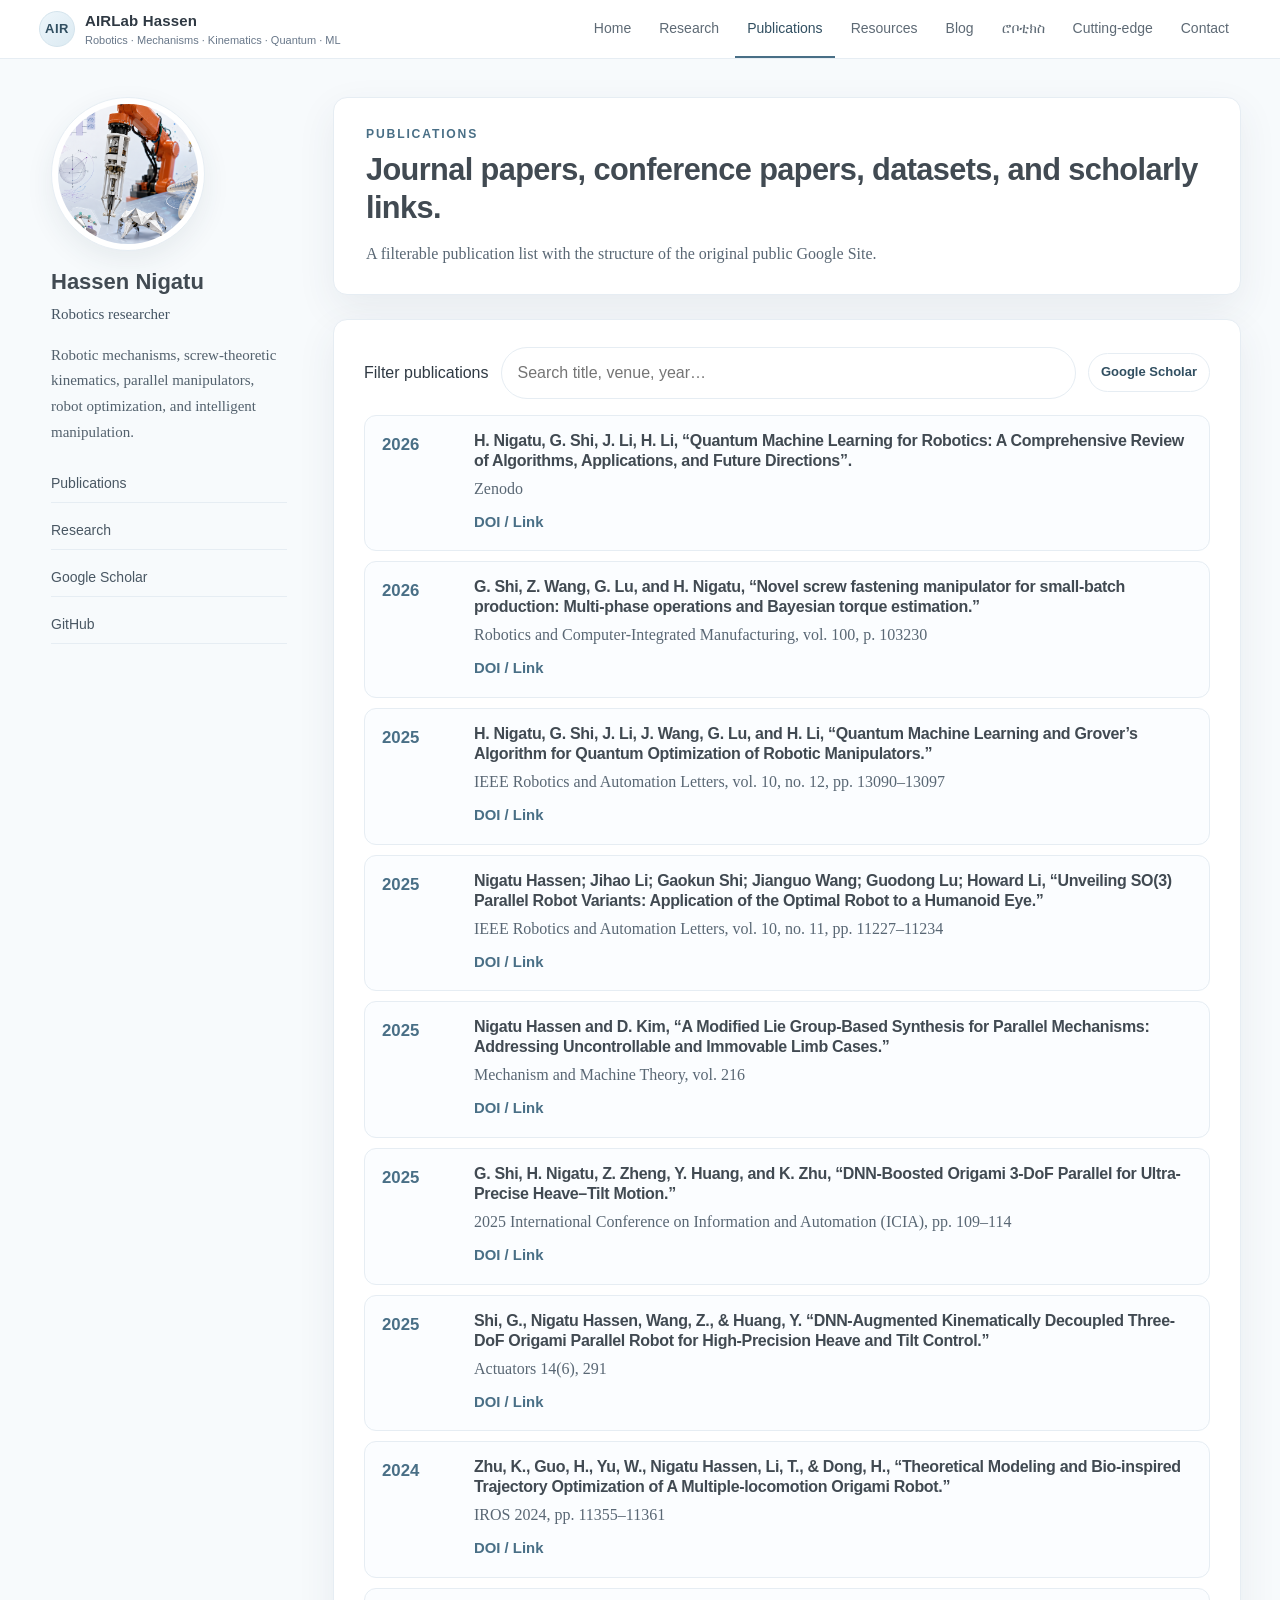
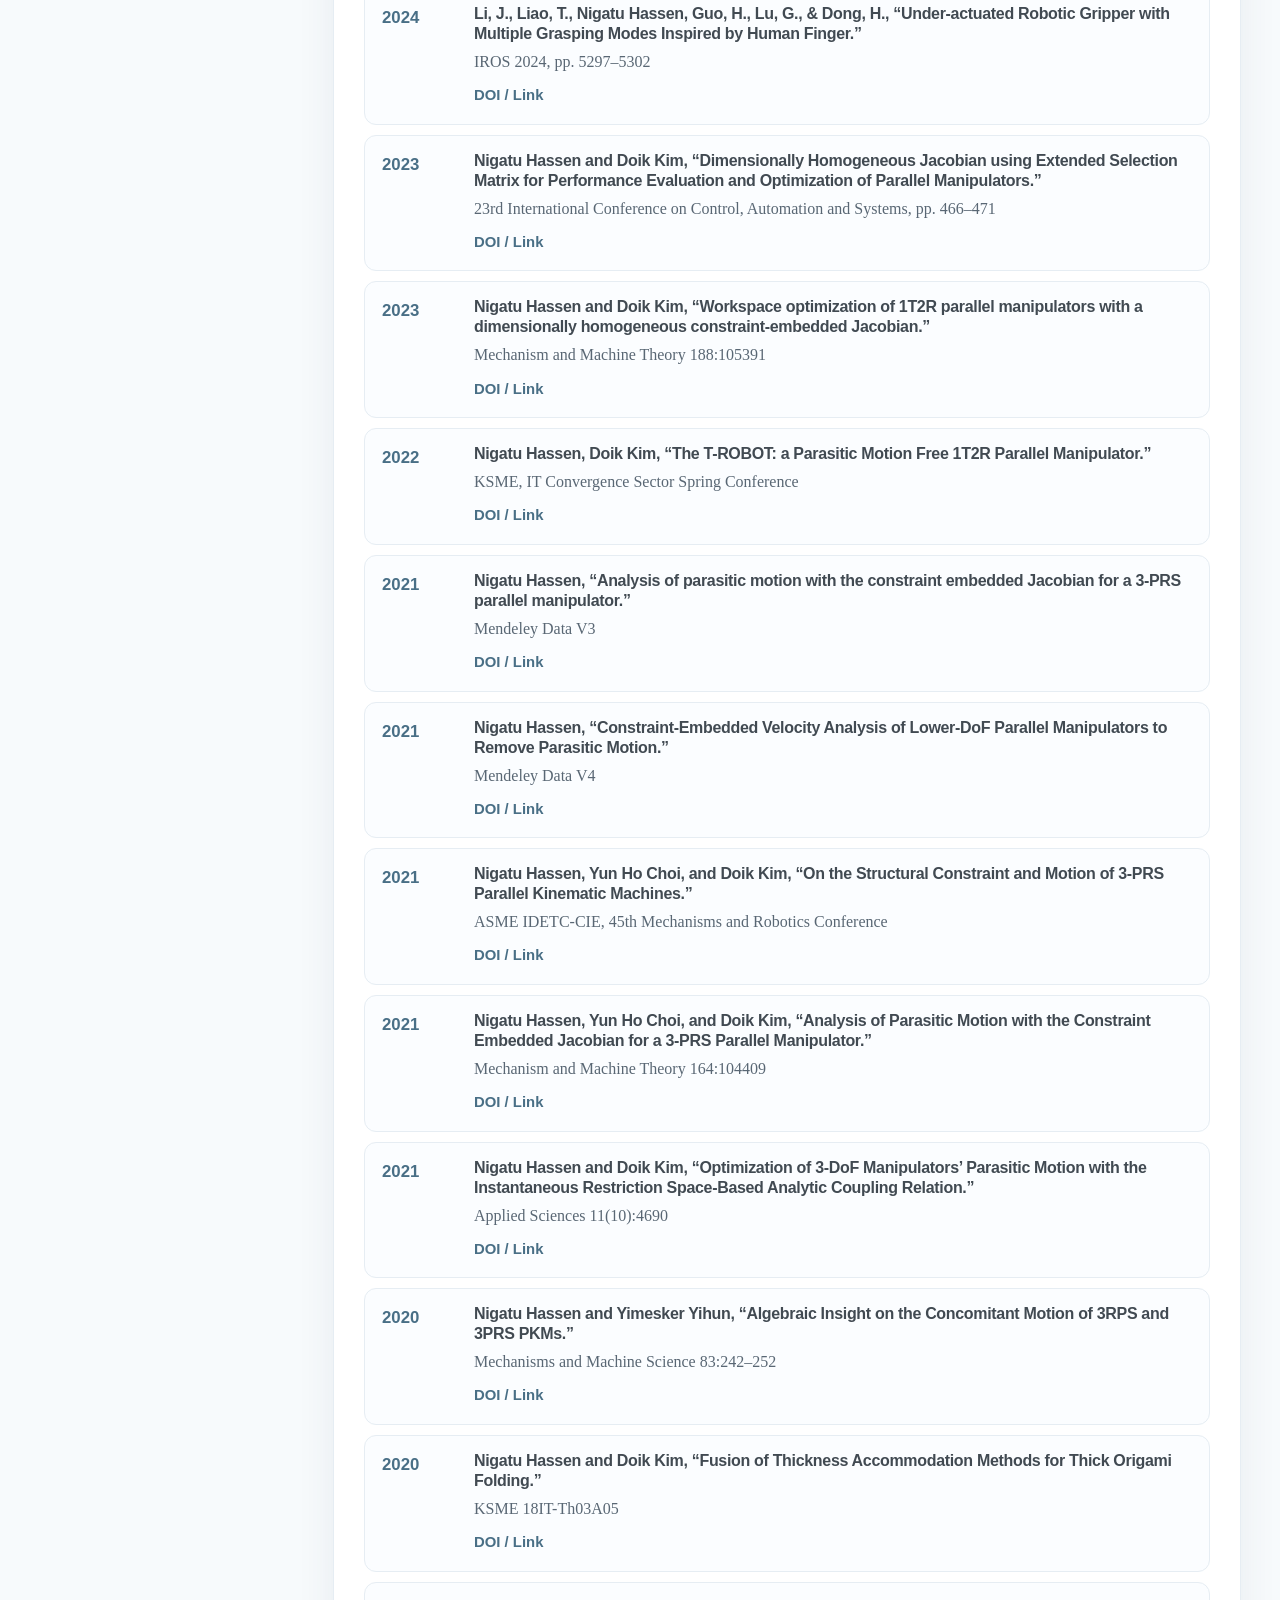
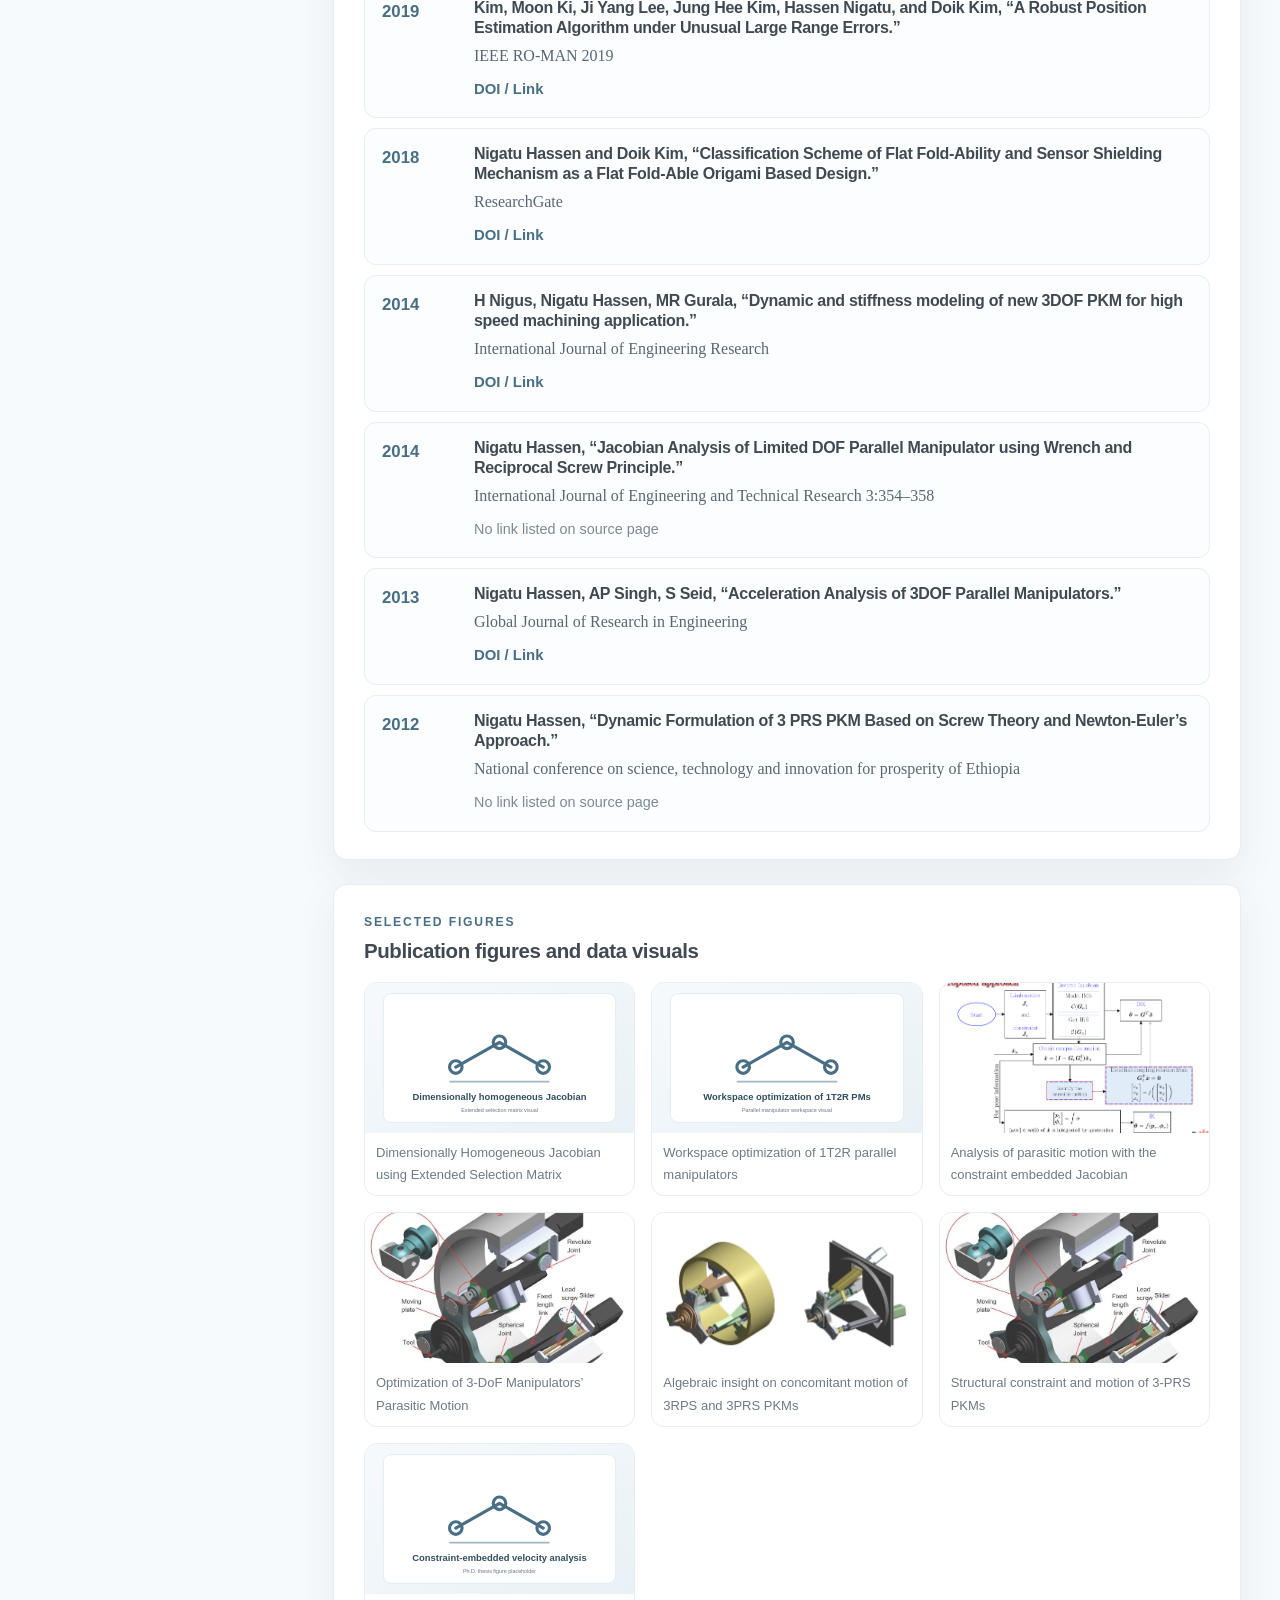
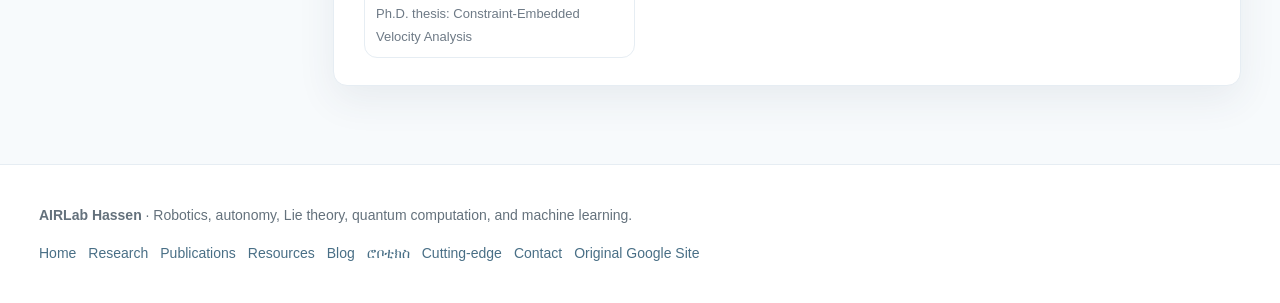
==== publications.html @ d72f17b6 "Add files via upload" ====
<!doctype html>

<html lang="en">
<head>
<meta charset="utf-8"/>
<meta content="width=device-width,initial-scale=1" name="viewport"/>
<title>Publications · AIRLab Hassen</title>
<meta content="Publication list, selected robotics figures, and academic links for Hassen Nigatu and AIRLab Hassen." name="description"/><meta content="#f7fafc" name="theme-color"/><meta content="AIRLab Hassen" property="og:site_name"/><meta content="Publications · AIRLab Hassen" property="og:title"/><meta content="Publication list, selected robotics figures, and academic links for Hassen Nigatu and AIRLab Hassen." property="og:description"/><meta content="website" property="og:type"/><meta content="https://airlabhassen.github.io/publications.html" property="og:url"/><meta content="https://airlabhassen.github.io/assets/img/futuristic-robotics-ai-lab-scene.png" property="og:image"/><meta content="summary_large_image" name="twitter:card"/><meta content="Publications · AIRLab Hassen" name="twitter:title"/><meta content="Publication list, selected robotics figures, and academic links for Hassen Nigatu and AIRLab Hassen." name="twitter:description"/><meta content="https://airlabhassen.github.io/assets/img/futuristic-robotics-ai-lab-scene.png" name="twitter:image"/><link href="https://airlabhassen.github.io/publications.html" rel="canonical"/><link href="/assets/img/favicon.svg" rel="icon" type="image/svg+xml"/><link href="/site.webmanifest" rel="manifest"/><link href="/assets/css/styles.css" rel="stylesheet"/></head>
<body class="">
<a class="skip-link" href="#main">Skip to main content</a>
<header class="topbar" data-header="">
<div class="topbar-inner">
<a aria-label="AIRLab Hassen home" class="site-title" href="/">
<span aria-hidden="true" class="site-mark">AIR</span>
<span><strong>AIRLab Hassen</strong><small>Robotics · Mechanisms · Kinematics · Quantum · ML</small></span>
</a>
<button aria-controls="site-nav" aria-expanded="false" class="nav-toggle" type="button">Menu</button>
<nav aria-label="Primary navigation" class="site-nav" id="site-nav">
<a href="/">Home</a>
<a href="/research.html">Research</a>
<a aria-current="page" href="/publications.html">Publications</a>
<a href="/resources.html">Resources</a>
<a href="/blog.html">Blog</a>
<a href="/robotics-amharic.html">ሮቦቲክስ</a>
<a href="/cutting-edge.html">Cutting-edge</a>
<a href="/contact.html">Contact</a>
</nav>
</div>
</header>
<div class="page-shell">
<aside aria-label="Profile summary" class="profile-sidebar">
<div class="profile-card">
<div class="avatar-wrap"><img alt="Robotics research visual from original Google Site" class="profile-avatar" data-asset-dir="/assets/img" decoding="async" height="941" loading="lazy" src="/assets/img/futuristic-robotics-ai-lab-scene.png" width="1672"/></div>
<h2>Hassen Nigatu</h2>
<p class="sidebar-subtitle">Robotics researcher</p>
<p class="sidebar-note">Robotic mechanisms, screw-theoretic kinematics, parallel manipulators, robot optimization, and intelligent manipulation.</p>
<div class="sidebar-links">
<a href="/publications.html">Publications</a>
<a href="/research.html">Research</a>
<a href="https://scholar.google.com/citations?hl=en&amp;user=d44IAP0AAAAJ" rel="noopener noreferrer" target="_blank">Google Scholar</a>
<a href="https://github.com/hassity123" rel="noopener noreferrer" target="_blank">GitHub</a>
</div>
</div>
</aside>
<main class="content-area" id="main">
<section class="page-hero"><p class="eyebrow">Publications</p><h1>Journal papers, conference papers, datasets, and scholarly links.</h1><p>A filterable publication list with the structure of the original public Google Site.</p></section>
<section class="section-block">
<div class="toolbar"><label for="pub-filter">Filter publications</label><input class="filter-input" data-filter="#publication-list .publication-item" id="pub-filter" placeholder="Search title, venue, year…" type="search"/><a class="button secondary small" href="https://scholar.google.com/citations?hl=en&amp;user=d44IAP0AAAAJ" rel="noopener noreferrer" target="_blank">Google Scholar</a></div>
<div class="publication-list" id="publication-list">
<article class="publication-item" data-year="2026">
<div class="pub-year">2026</div>
<div><h3>H. Nigatu, G. Shi, J. Li, H. Li, “Quantum Machine Learning for Robotics: A Comprehensive Review of Algorithms, Applications, and Future Directions”.</h3><p>Zenodo</p><a class="text-link" href="https://doi.org/10.5281/zenodo.15733398" rel="noopener noreferrer" target="_blank">DOI / Link</a></div>
</article>
<article class="publication-item" data-year="2026">
<div class="pub-year">2026</div>
<div><h3>G. Shi, Z. Wang, G. Lu, and H. Nigatu, “Novel screw fastening manipulator for small-batch production: Multi-phase operations and Bayesian torque estimation.”</h3><p>Robotics and Computer-Integrated Manufacturing, vol. 100, p. 103230</p><a class="text-link" href="https://doi.org/10.1016/j.rcim.2026.103230" rel="noopener noreferrer" target="_blank">DOI / Link</a></div>
</article>
<article class="publication-item" data-year="2025">
<div class="pub-year">2025</div>
<div><h3>H. Nigatu, G. Shi, J. Li, J. Wang, G. Lu, and H. Li, “Quantum Machine Learning and Grover’s Algorithm for Quantum Optimization of Robotic Manipulators.”</h3><p>IEEE Robotics and Automation Letters, vol. 10, no. 12, pp. 13090–13097</p><a class="text-link" href="https://ieeexplore.ieee.org/document/11223101/" rel="noopener noreferrer" target="_blank">DOI / Link</a></div>
</article>
<article class="publication-item" data-year="2025">
<div class="pub-year">2025</div>
<div><h3>Nigatu Hassen; Jihao Li; Gaokun Shi; Jianguo Wang; Guodong Lu; Howard Li, “Unveiling SO(3) Parallel Robot Variants: Application of the Optimal Robot to a Humanoid Eye.”</h3><p>IEEE Robotics and Automation Letters, vol. 10, no. 11, pp. 11227–11234</p><a class="text-link" href="https://ieeexplore.ieee.org/document/11151208" rel="noopener noreferrer" target="_blank">DOI / Link</a></div>
</article>
<article class="publication-item" data-year="2025">
<div class="pub-year">2025</div>
<div><h3>Nigatu Hassen and D. Kim, “A Modified Lie Group-Based Synthesis for Parallel Mechanisms: Addressing Uncontrollable and Immovable Limb Cases.”</h3><p>Mechanism and Machine Theory, vol. 216</p><a class="text-link" href="https://doi.org/10.1016/j.mechmachtheory.2025.106183" rel="noopener noreferrer" target="_blank">DOI / Link</a></div>
</article>
<article class="publication-item" data-year="2025">
<div class="pub-year">2025</div>
<div><h3>G. Shi, H. Nigatu, Z. Zheng, Y. Huang, and K. Zhu, “DNN-Boosted Origami 3-DoF Parallel for Ultra-Precise Heave–Tilt Motion.”</h3><p>2025 International Conference on Information and Automation (ICIA), pp. 109–114</p><a class="text-link" href="https://ieeexplore.ieee.org/document/11277560" rel="noopener noreferrer" target="_blank">DOI / Link</a></div>
</article>
<article class="publication-item" data-year="2025">
<div class="pub-year">2025</div>
<div><h3>Shi, G., Nigatu Hassen, Wang, Z., &amp; Huang, Y. “DNN-Augmented Kinematically Decoupled Three-DoF Origami Parallel Robot for High-Precision Heave and Tilt Control.”</h3><p>Actuators 14(6), 291</p><a class="text-link" href="https://doi.org/10.3390/act14060291" rel="noopener noreferrer" target="_blank">DOI / Link</a></div>
</article>
<article class="publication-item" data-year="2024">
<div class="pub-year">2024</div>
<div><h3>Zhu, K., Guo, H., Yu, W., Nigatu Hassen, Li, T., &amp; Dong, H., “Theoretical Modeling and Bio-inspired Trajectory Optimization of A Multiple-locomotion Origami Robot.”</h3><p>IROS 2024, pp. 11355–11361</p><a class="text-link" href="https://ieeexplore.ieee.org/document/10801958" rel="noopener noreferrer" target="_blank">DOI / Link</a></div>
</article>
<article class="publication-item" data-year="2024">
<div class="pub-year">2024</div>
<div><h3>Li, J., Liao, T., Nigatu Hassen, Guo, H., Lu, G., &amp; Dong, H., “Under-actuated Robotic Gripper with Multiple Grasping Modes Inspired by Human Finger.”</h3><p>IROS 2024, pp. 5297–5302</p><a class="text-link" href="https://ieeexplore.ieee.org/document/10802532" rel="noopener noreferrer" target="_blank">DOI / Link</a></div>
</article>
<article class="publication-item" data-year="2023">
<div class="pub-year">2023</div>
<div><h3>Nigatu Hassen and Doik Kim, “Dimensionally Homogeneous Jacobian using Extended Selection Matrix for Performance Evaluation and Optimization of Parallel Manipulators.”</h3><p>23rd International Conference on Control, Automation and Systems, pp. 466–471</p><a class="text-link" href="https://ieeexplore.ieee.org/document/10316751" rel="noopener noreferrer" target="_blank">DOI / Link</a></div>
</article>
<article class="publication-item" data-year="2023">
<div class="pub-year">2023</div>
<div><h3>Nigatu Hassen and Doik Kim, “Workspace optimization of 1T2R parallel manipulators with a dimensionally homogeneous constraint-embedded Jacobian.”</h3><p>Mechanism and Machine Theory 188:105391</p><a class="text-link" href="https://doi.org/10.1016/j.mechmachtheory.2023.105391" rel="noopener noreferrer" target="_blank">DOI / Link</a></div>
</article>
<article class="publication-item" data-year="2022">
<div class="pub-year">2022</div>
<div><h3>Nigatu Hassen, Doik Kim, “The T-ROBOT: a Parasitic Motion Free 1T2R Parallel Manipulator.”</h3><p>KSME, IT Convergence Sector Spring Conference</p><a class="text-link" href="https://ksme.or.kr/UploadData/Editor/Conference/202205/7B9F8A3285D5463880147196951C334C.pdf" rel="noopener noreferrer" target="_blank">DOI / Link</a></div>
</article>
<article class="publication-item" data-year="2021">
<div class="pub-year">2021</div>
<div><h3>Nigatu Hassen, “Analysis of parasitic motion with the constraint embedded Jacobian for a 3-PRS parallel manipulator.”</h3><p>Mendeley Data V3</p><a class="text-link" href="https://data.mendeley.com/datasets/6krfj675cs/3" rel="noopener noreferrer" target="_blank">DOI / Link</a></div>
</article>
<article class="publication-item" data-year="2021">
<div class="pub-year">2021</div>
<div><h3>Nigatu Hassen, “Constraint-Embedded Velocity Analysis of Lower-DoF Parallel Manipulators to Remove Parasitic Motion.”</h3><p>Mendeley Data V4</p><a class="text-link" href="https://data.mendeley.com/datasets/pw4dtc2v8r/4" rel="noopener noreferrer" target="_blank">DOI / Link</a></div>
</article>
<article class="publication-item" data-year="2021">
<div class="pub-year">2021</div>
<div><h3>Nigatu Hassen, Yun Ho Choi, and Doik Kim, “On the Structural Constraint and Motion of 3-PRS Parallel Kinematic Machines.”</h3><p>ASME IDETC-CIE, 45th Mechanisms and Robotics Conference</p><a class="text-link" href="https://doi.org/10.1115/DETC2021-70160" rel="noopener noreferrer" target="_blank">DOI / Link</a></div>
</article>
<article class="publication-item" data-year="2021">
<div class="pub-year">2021</div>
<div><h3>Nigatu Hassen, Yun Ho Choi, and Doik Kim, “Analysis of Parasitic Motion with the Constraint Embedded Jacobian for a 3-PRS Parallel Manipulator.”</h3><p>Mechanism and Machine Theory 164:104409</p><a class="text-link" href="https://doi.org/10.1016/j.mechmachtheory.2021.104409" rel="noopener noreferrer" target="_blank">DOI / Link</a></div>
</article>
<article class="publication-item" data-year="2021">
<div class="pub-year">2021</div>
<div><h3>Nigatu Hassen and Doik Kim, “Optimization of 3-DoF Manipulators’ Parasitic Motion with the Instantaneous Restriction Space-Based Analytic Coupling Relation.”</h3><p>Applied Sciences 11(10):4690</p><a class="text-link" href="https://doi.org/10.3390/app11104690" rel="noopener noreferrer" target="_blank">DOI / Link</a></div>
</article>
<article class="publication-item" data-year="2020">
<div class="pub-year">2020</div>
<div><h3>Nigatu Hassen and Yimesker Yihun, “Algebraic Insight on the Concomitant Motion of 3RPS and 3PRS PKMs.”</h3><p>Mechanisms and Machine Science 83:242–252</p><a class="text-link" href="https://doi.org/10.1007/978-3-030-43929-3_22" rel="noopener noreferrer" target="_blank">DOI / Link</a></div>
</article>
<article class="publication-item" data-year="2020">
<div class="pub-year">2020</div>
<div><h3>Nigatu Hassen and Doik Kim, “Fusion of Thickness Accommodation Methods for Thick Origami Folding.”</h3><p>KSME 18IT-Th03A05</p><a class="text-link" href="https://doi.org/10.13140/RG.2.2.32152.52484" rel="noopener noreferrer" target="_blank">DOI / Link</a></div>
</article>
<article class="publication-item" data-year="2019">
<div class="pub-year">2019</div>
<div><h3>Kim, Moon Ki, Ji Yang Lee, Jung Hee Kim, Hassen Nigatu, and Doik Kim, “A Robust Position Estimation Algorithm under Unusual Large Range Errors.”</h3><p>IEEE RO-MAN 2019</p><a class="text-link" href="https://doi.org/10.1109/RO-MAN46459.2019.8956398" rel="noopener noreferrer" target="_blank">DOI / Link</a></div>
</article>
<article class="publication-item" data-year="2018">
<div class="pub-year">2018</div>
<div><h3>Nigatu Hassen and Doik Kim, “Classification Scheme of Flat Fold-Ability and Sensor Shielding Mechanism as a Flat Fold-Able Origami Based Design.”</h3><p>ResearchGate</p><a class="text-link" href="https://www.researchgate.net/publication/351919386_CLASSIFICATION_SCHEME_OF_FLAT_FOLD-ABILITY_AND_SENSOR_SHIELDING_MECHANISM_AS_A_FLAT_FOLD-ABLE_ORIGAMI_BASED_DESIGN" rel="noopener noreferrer" target="_blank">DOI / Link</a></div>
</article>
<article class="publication-item" data-year="2014">
<div class="pub-year">2014</div>
<div><h3>H Nigus, Nigatu Hassen, MR Gurala, “Dynamic and stiffness modeling of new 3DOF PKM for high speed machining application.”</h3><p>International Journal of Engineering Research</p><a class="text-link" href="https://scholar.google.com/scholar?btnI=1&amp;cluster=7272587842755575087&amp;hl=en&amp;oi=bibs" rel="noopener noreferrer" target="_blank">DOI / Link</a></div>
</article>
<article class="publication-item" data-year="2014">
<div class="pub-year">2014</div>
<div><h3>Nigatu Hassen, “Jacobian Analysis of Limited DOF Parallel Manipulator using Wrench and Reciprocal Screw Principle.”</h3><p>International Journal of Engineering and Technical Research 3:354–358</p><span class="muted-link">No link listed on source page</span></div>
</article>
<article class="publication-item" data-year="2013">
<div class="pub-year">2013</div>
<div><h3>Nigatu Hassen, AP Singh, S Seid, “Acceleration Analysis of 3DOF Parallel Manipulators.”</h3><p>Global Journal of Research in Engineering</p><a class="text-link" href="https://scholar.google.com/scholar?cluster=16120668600588858845" rel="noopener noreferrer" target="_blank">DOI / Link</a></div>
</article>
<article class="publication-item" data-year="2012">
<div class="pub-year">2012</div>
<div><h3>Nigatu Hassen, “Dynamic Formulation of 3 PRS PKM Based on Screw Theory and Newton-Euler’s Approach.”</h3><p>National conference on science, technology and innovation for prosperity of Ethiopia</p><span class="muted-link">No link listed on source page</span></div>
</article></div>
</section>
<section class="section-block"><div class="section-heading"><p class="eyebrow">Selected figures</p><h2>Publication figures and data visuals</h2></div><div class="figure-row three"><figure><img alt="Dimensionally Homogeneous Jacobian using Extended Selection Matrix" data-asset-dir="/assets/img" decoding="async" height="720" loading="lazy" src="/assets/img/dimensionally-homogeneous-jacobian.svg" width="1200"/><figcaption>Dimensionally Homogeneous Jacobian using Extended Selection Matrix</figcaption></figure><figure><img alt="Workspace optimization of 1T2R parallel manipulators" data-asset-dir="/assets/img" decoding="async" height="720" loading="lazy" src="/assets/img/workspace-optimization-1t2r.svg" width="1200"/><figcaption>Workspace optimization of 1T2R parallel manipulators</figcaption></figure><figure><img alt="Analysis of parasitic motion with the constraint embedded Jacobian" data-asset-dir="/assets/img" decoding="async" height="720" loading="lazy" src="/assets/img/constraint-embedded-parasitic-motion-analysis-workflow.png" width="1194"/><figcaption>Analysis of parasitic motion with the constraint embedded Jacobian</figcaption></figure><figure><img alt="Optimization of 3-DoF Manipulators’ Parasitic Motion" data-asset-dir="/assets/img" decoding="async" height="504" loading="lazy" src="/assets/img/3prs-pkm-sprint-z3.png" width="704"/><figcaption>Optimization of 3-DoF Manipulators’ Parasitic Motion</figcaption></figure><figure><img alt="Algebraic insight on concomitant motion of 3RPS and 3PRS PKMs" data-asset-dir="/assets/img" decoding="async" height="616" loading="lazy" src="/assets/img/parallel-kinematic-machines-3prs-3rps.png" width="1082"/><figcaption>Algebraic insight on concomitant motion of 3RPS and 3PRS PKMs</figcaption></figure><figure><img alt="Structural constraint and motion of 3-PRS PKMs" data-asset-dir="/assets/img" decoding="async" height="504" loading="lazy" src="/assets/img/3prs-pkm-sprint-z3.png" width="704"/><figcaption>Structural constraint and motion of 3-PRS PKMs</figcaption></figure><figure><img alt="Ph.D. thesis: Constraint-Embedded Velocity Analysis" data-asset-dir="/assets/img" decoding="async" height="720" loading="lazy" src="/assets/img/phd-thesis-constraint-embedded-velocity-analysis.svg" width="1200"/><figcaption>Ph.D. thesis: Constraint-Embedded Velocity Analysis</figcaption></figure></div></section>
</main>
</div>
<footer class="site-footer">
<div class="footer-inner">
<p><strong>AIRLab Hassen</strong> · Robotics, autonomy, Lie theory, quantum computation, and machine learning.</p>
<p class="footer-links"><a href="/">Home</a><a href="/research.html">Research</a><a href="/publications.html">Publications</a><a href="/resources.html">Resources</a><a href="/blog.html">Blog</a><a href="/robotics-amharic.html">ሮቦቲክስ</a><a href="/cutting-edge.html">Cutting-edge</a><a href="/contact.html">Contact</a><a href="https://sites.google.com/site/hassennrobotics/home?read_current=1" rel="noopener noreferrer" target="_blank">Original Google Site</a></p>
</div>
</footer>
<button aria-label="Back to top" class="back-to-top" data-back-to-top="" type="button">↑</button>
<script defer="" src="/assets/js/site.js"></script>
</body>
</html>
---- assets/css/styles.css ----
:root{
  --bg:#f7fafc; --panel:#ffffff; --panel-soft:#fbfdff; --text:#2f3943; --muted:#687789;
  --line:#e6edf3; --accent:#496f86; --accent-dark:#314f61; --accent-soft:#e8f1f6;
  --shadow:0 14px 38px rgba(45,66,86,.08); --radius:14px; --max:1250px;
  --content-font: Georgia, "Times New Roman", serif; --ui-font: -apple-system,BlinkMacSystemFont,"Segoe UI",Roboto,Helvetica,Arial,sans-serif;
}
*{box-sizing:border-box} html{scroll-behavior:smooth} body{margin:0;background:var(--bg);color:var(--text);font-family:var(--content-font);font-size:16px;line-height:1.72;-webkit-font-smoothing:antialiased} a{color:var(--accent);text-decoration:none} a:hover{text-decoration:underline} img{max-width:100%;display:block} .skip-link{position:absolute;left:-999px;top:8px;background:#fff;padding:.55rem .8rem;border:1px solid var(--line);z-index:999}.skip-link:focus{left:8px}
.topbar{position:sticky;top:0;z-index:50;background:rgba(255,255,255,.94);backdrop-filter:saturate(130%) blur(10px);border-bottom:1px solid var(--line)}.topbar-inner{max-width:var(--max);margin:0 auto;padding:0 24px;min-height:58px;display:flex;align-items:center;gap:22px}.site-title{display:flex;align-items:center;gap:10px;min-width:245px;color:var(--text);font-family:var(--ui-font)}.site-title:hover{text-decoration:none}.site-title strong{display:block;font-size:15px;letter-spacing:.01em}.site-title small{display:block;font-size:11px;color:var(--muted);margin-top:-2px}.site-mark{width:36px;height:36px;border-radius:50%;display:grid;place-items:center;background:linear-gradient(135deg,#eef6fb,#dbeaf2);border:1px solid #d3e3ec;color:var(--accent-dark);font-weight:700;font-size:13px;letter-spacing:.04em}.site-nav{display:flex;align-items:center;gap:4px;flex-wrap:wrap;margin-left:auto}.site-nav a{font-family:var(--ui-font);font-size:14px;color:#5e6a75;padding:16px 12px;border-bottom:2px solid transparent}.site-nav a[aria-current="page"],.site-nav a:hover{color:var(--accent-dark);border-bottom-color:var(--accent);text-decoration:none}.nav-toggle{display:none;margin-left:auto;border:1px solid var(--line);background:#fff;border-radius:999px;padding:.45rem .75rem;color:var(--text);font-family:var(--ui-font)}
.page-shell{max-width:var(--max);margin:0 auto;display:grid;grid-template-columns:260px minmax(0,1fr);gap:34px;padding:38px 24px 54px}.profile-sidebar{position:relative}.profile-card{position:sticky;top:86px;background:transparent;padding:0 12px 18px;text-align:left}.avatar-wrap{width:154px;height:154px;border-radius:50%;padding:6px;background:#fff;border:1px solid var(--line);box-shadow:0 10px 28px rgba(36,59,75,.08);margin:0 0 18px}.profile-avatar{width:100%;height:100%;object-fit:cover;border-radius:50%}.profile-card h2{font-family:var(--ui-font);font-size:22px;line-height:1.2;margin:0 0 7px;color:#414a52}.sidebar-subtitle{font-size:15px;margin:.1rem 0 .9rem;color:#445462}.sidebar-note{font-size:15px;color:#53616d;margin:0 0 18px}.sidebar-links{display:grid;gap:8px}.sidebar-links a{font-family:var(--ui-font);font-size:14px;color:#495763;padding:7px 0;border-bottom:1px solid var(--line)}.sidebar-links a:hover{color:var(--accent-dark);text-decoration:none}.content-area{min-width:0}.content-area h1,.content-area h2,.content-area h3{font-family:var(--ui-font);letter-spacing:-.02em;color:#414a52;line-height:1.25}.content-area h1{font-size:clamp(1.55rem,2.4vw,2.15rem);margin:.15rem 0 .8rem}.content-area h2{font-size:clamp(1.25rem,1.6vw,1.55rem);margin:.2rem 0 .7rem}.content-area h3{font-size:1.03rem;margin:.2rem 0 .45rem}.lead{font-size:1.05rem;color:#596774;max-width:760px}.eyebrow{font-family:var(--ui-font);font-size:.76rem;text-transform:uppercase;letter-spacing:.15em;color:var(--accent);font-weight:700;margin:0 0 .35rem}.page-hero,.home-intro,.section-block{background:var(--panel);border:1px solid var(--line);border-radius:var(--radius);box-shadow:var(--shadow)}.page-hero{padding:26px 32px;margin-bottom:24px}.page-hero p:not(.eyebrow){max-width:800px;margin:.4rem 0 0;color:#596774}.home-intro{display:grid;grid-template-columns:minmax(0,1.08fr) minmax(280px,.92fr);gap:28px;align-items:center;padding:34px 34px;margin-bottom:24px}.home-intro h1{font-size:clamp(1.8rem,3vw,2.45rem);max-width:760px}.hero-figure{margin:0;overflow:hidden;border-radius:13px;background:var(--panel-soft);border:1px solid var(--line)}.hero-figure img{width:100%;height:290px;object-fit:cover}.hero-figure figcaption,.figure-row figcaption,.wide-figure figcaption{font-size:13px;color:#6e7a86;padding:9px 11px;font-family:var(--ui-font)}.action-row{display:flex;gap:10px;flex-wrap:wrap;margin-top:18px}.button{font-family:var(--ui-font);display:inline-flex;align-items:center;justify-content:center;border-radius:999px;padding:.62rem 1rem;font-weight:600;border:1px solid var(--line);transition:.18s ease}.button:hover{text-decoration:none;transform:translateY(-1px)}.button.primary{background:var(--accent);border-color:var(--accent);color:#fff}.button.secondary{background:#fff;color:var(--accent-dark)}.button.small{padding:.45rem .75rem;font-size:13px}.section-block{padding:27px 30px;margin-bottom:24px}.compact-block{padding:23px 28px}.section-heading{margin-bottom:18px}.tag-cloud{display:flex;gap:8px;flex-wrap:wrap}.tag-cloud span,.pill{display:inline-flex;align-items:center;border-radius:999px;background:var(--accent-soft);color:var(--accent-dark);border:1px solid #d4e5ee;font-family:var(--ui-font);font-size:13px;padding:.38rem .68rem}.pill{font-weight:700;font-size:11px;text-transform:uppercase;letter-spacing:.08em;padding:.26rem .55rem}.news-grid{display:grid;grid-template-columns:repeat(3,minmax(0,1fr));gap:16px}.news-card{background:var(--panel-soft);border:1px solid var(--line);border-radius:13px;overflow:hidden;display:flex;flex-direction:column}.news-card img{height:128px;width:100%;object-fit:cover;background:#edf3f7}.news-card div{padding:15px 16px}.news-card h3{font-size:1rem}.news-card p{font-size:.94rem;margin:.45rem 0 .6rem;color:#596774}.text-link{font-family:var(--ui-font);font-weight:700;font-size:.93rem}.muted-link{font-family:var(--ui-font);font-size:.9rem;color:#7e8994}.figure-row{display:grid;gap:16px}.figure-row.four{grid-template-columns:repeat(4,minmax(0,1fr))}.figure-row.three{grid-template-columns:repeat(3,minmax(0,1fr))}.figure-row figure,.wide-figure{margin:0;border:1px solid var(--line);background:#fff;border-radius:13px;overflow:hidden}.figure-row img{width:100%;height:150px;object-fit:cover}.wide-figure img{width:100%;max-height:470px;object-fit:contain;background:#f7fafc}.split-block{display:grid;grid-template-columns:250px minmax(0,1fr);gap:28px}.service-grid,.cards-two,.contact-grid{display:grid;grid-template-columns:repeat(2,minmax(0,1fr));gap:16px}.service-grid article,.cards-two article,.contact-grid article,.resource-grid article,.article-card,.project-list article{background:var(--panel-soft);border:1px solid var(--line);border-radius:13px;padding:18px 20px}.feature-card{display:grid;grid-template-columns:42% 1fr;gap:24px;align-items:center;background:var(--panel-soft);border:1px solid var(--line);border-radius:14px;padding:20px;margin-bottom:18px}.feature-card.reverse{grid-template-columns:1fr 42%}.feature-card.reverse figure{order:2}.feature-card figure{margin:0;border-radius:12px;overflow:hidden;border:1px solid var(--line);background:#fff}.feature-card img{width:100%;height:245px;object-fit:cover}.clean-list{padding-left:1.15rem;margin:.7rem 0}.project-list{display:grid;gap:14px}.project-list ul{margin:.4rem 0 0;padding-left:1.1rem}.toolbar{display:flex;align-items:center;gap:12px;flex-wrap:wrap;margin-bottom:16px;font-family:var(--ui-font)}.filter-input{min-width:280px;flex:1;border:1px solid var(--line);border-radius:999px;padding:.7rem 1rem;font:inherit;color:var(--text);background:#fff}.publication-list{display:grid;gap:10px}.publication-item{display:grid;grid-template-columns:76px 1fr;gap:16px;background:var(--panel-soft);border:1px solid var(--line);border-radius:12px;padding:15px 17px}.pub-year{font-family:var(--ui-font);font-weight:800;color:var(--accent);font-size:1.05rem}.publication-item h3{font-size:1rem;margin:0 0 .25rem}.publication-item p{margin:.2rem 0 .35rem;color:#596774}.resource-grid{display:grid;grid-template-columns:repeat(2,minmax(0,1fr));gap:16px}.resource-icon{font-family:var(--ui-font);display:inline-grid;place-items:center;width:38px;height:38px;border-radius:12px;background:var(--accent-soft);color:var(--accent-dark);margin-bottom:12px}.link-list{padding-left:1.1rem}.code-block{background:#1f2933;color:#e9eef4;border-radius:12px;padding:18px 20px;overflow:auto;font-size:13px;line-height:1.55}.placeholder-line{font-family:var(--ui-font);letter-spacing:.08em;color:#97a2ad}.site-footer{border-top:1px solid var(--line);background:#fff}.footer-inner{max-width:var(--max);margin:0 auto;padding:24px;color:#64717c;font-family:var(--ui-font);font-size:14px}.footer-links{display:flex;gap:12px;flex-wrap:wrap}.back-to-top{position:fixed;right:18px;bottom:18px;border:1px solid var(--line);background:#fff;color:var(--accent-dark);border-radius:50%;width:42px;height:42px;box-shadow:var(--shadow);opacity:0;pointer-events:none;transition:.2s}.back-to-top.visible{opacity:1;pointer-events:auto}
@media (max-width:1050px){.page-shell{grid-template-columns:1fr}.profile-sidebar{order:-1}.profile-card{position:static;display:grid;grid-template-columns:100px 1fr;column-gap:16px;align-items:center;background:#fff;border:1px solid var(--line);border-radius:14px;padding:16px;box-shadow:var(--shadow)}.avatar-wrap{width:96px;height:96px;margin:0;grid-row:1/5}.sidebar-links{display:flex;flex-wrap:wrap;gap:10px}.sidebar-links a{border:0;padding:0}.home-intro{grid-template-columns:1fr}.news-grid{grid-template-columns:repeat(2,minmax(0,1fr))}.figure-row.four,.figure-row.three{grid-template-columns:repeat(2,minmax(0,1fr))}.split-block,.feature-card,.feature-card.reverse{grid-template-columns:1fr}.feature-card.reverse figure{order:0}.resource-grid{grid-template-columns:1fr}}
@media (max-width:760px){body{font-size:15px}.topbar-inner{padding:0 16px;flex-wrap:wrap}.site-title{min-width:0}.nav-toggle{display:inline-flex}.site-nav{display:none;width:100%;padding:0 0 12px}.site-nav.open{display:grid;grid-template-columns:repeat(2,minmax(0,1fr));gap:2px}.site-nav a{padding:10px 8px;border:1px solid var(--line);border-radius:10px;background:#fff}.page-shell{padding:24px 14px 40px}.home-intro,.section-block,.page-hero{padding:22px 18px}.news-grid,.figure-row.four,.figure-row.three,.service-grid,.cards-two,.contact-grid{grid-template-columns:1fr}.profile-card{grid-template-columns:72px 1fr}.avatar-wrap{width:72px;height:72px}.publication-item{grid-template-columns:1fr}.pub-year{font-size:.9rem}.hero-figure img{height:210px}.feature-card img{height:200px}.filter-input{min-width:100%}}
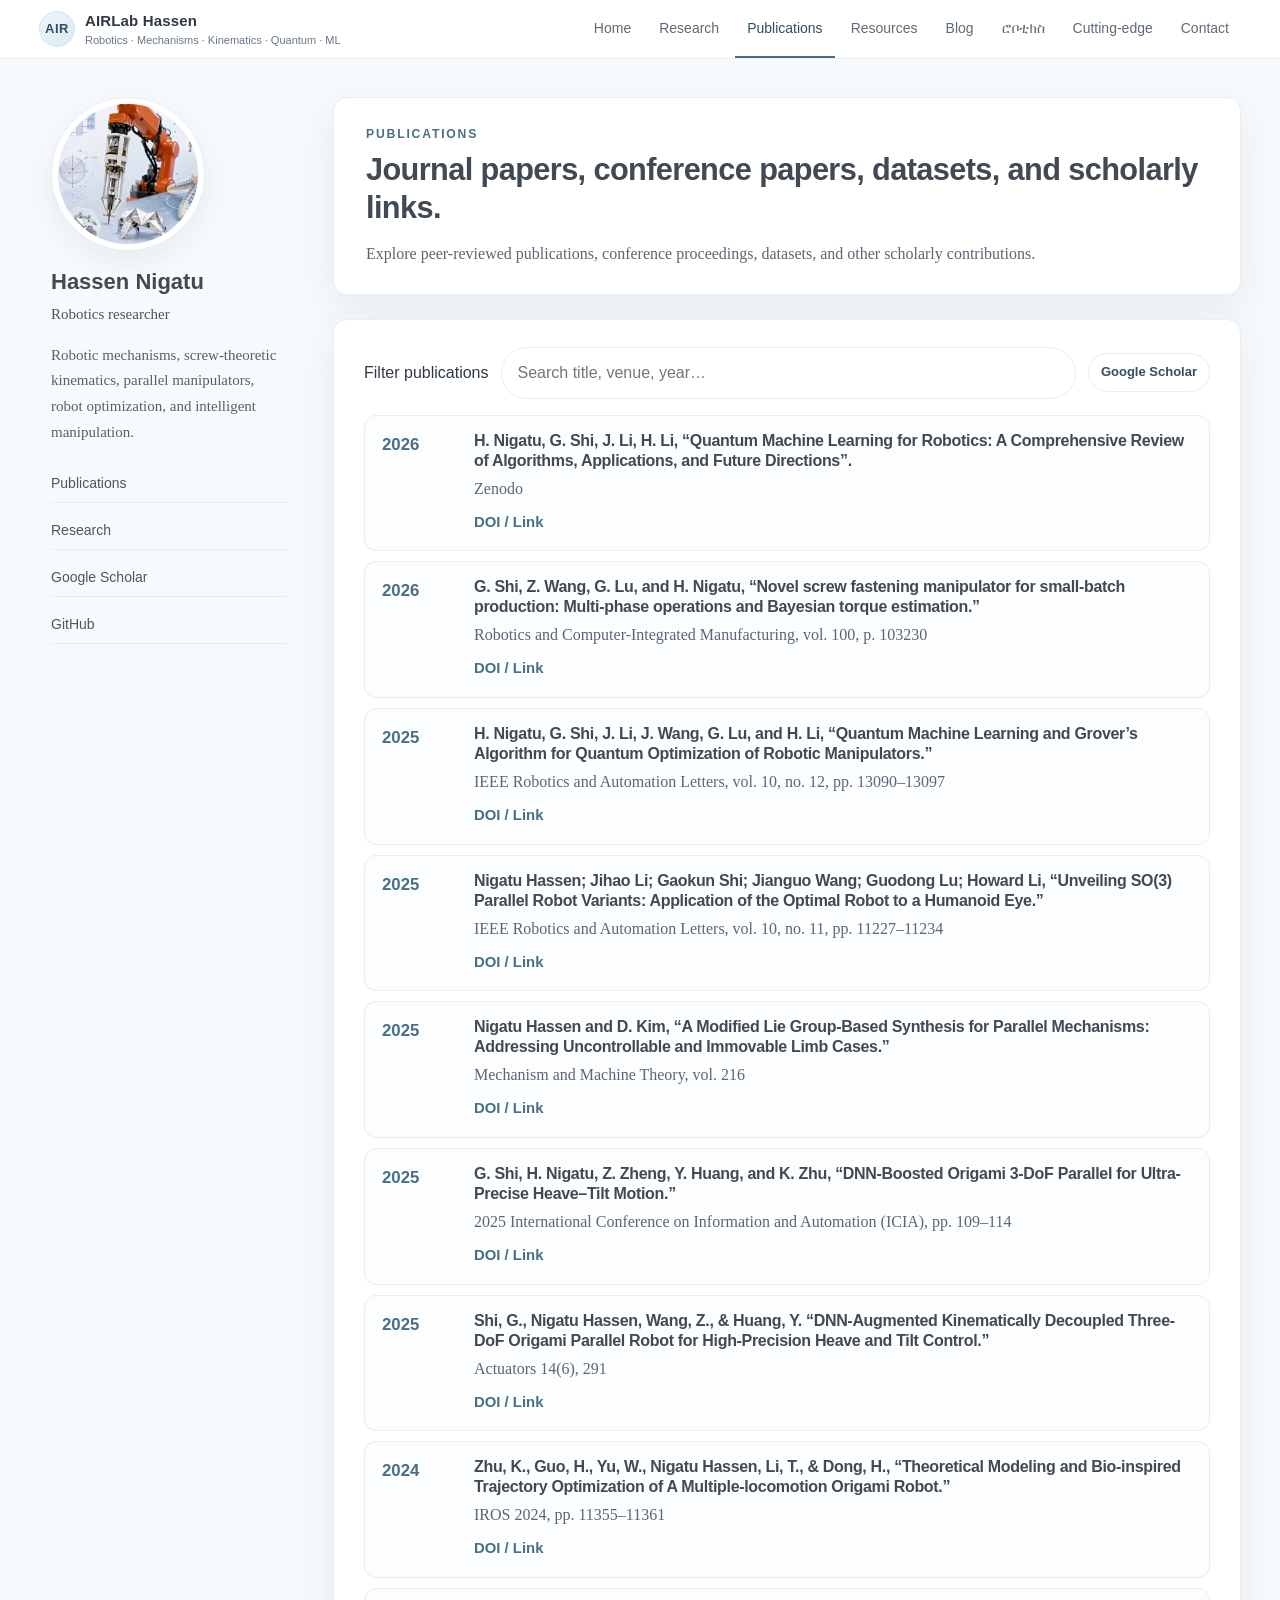
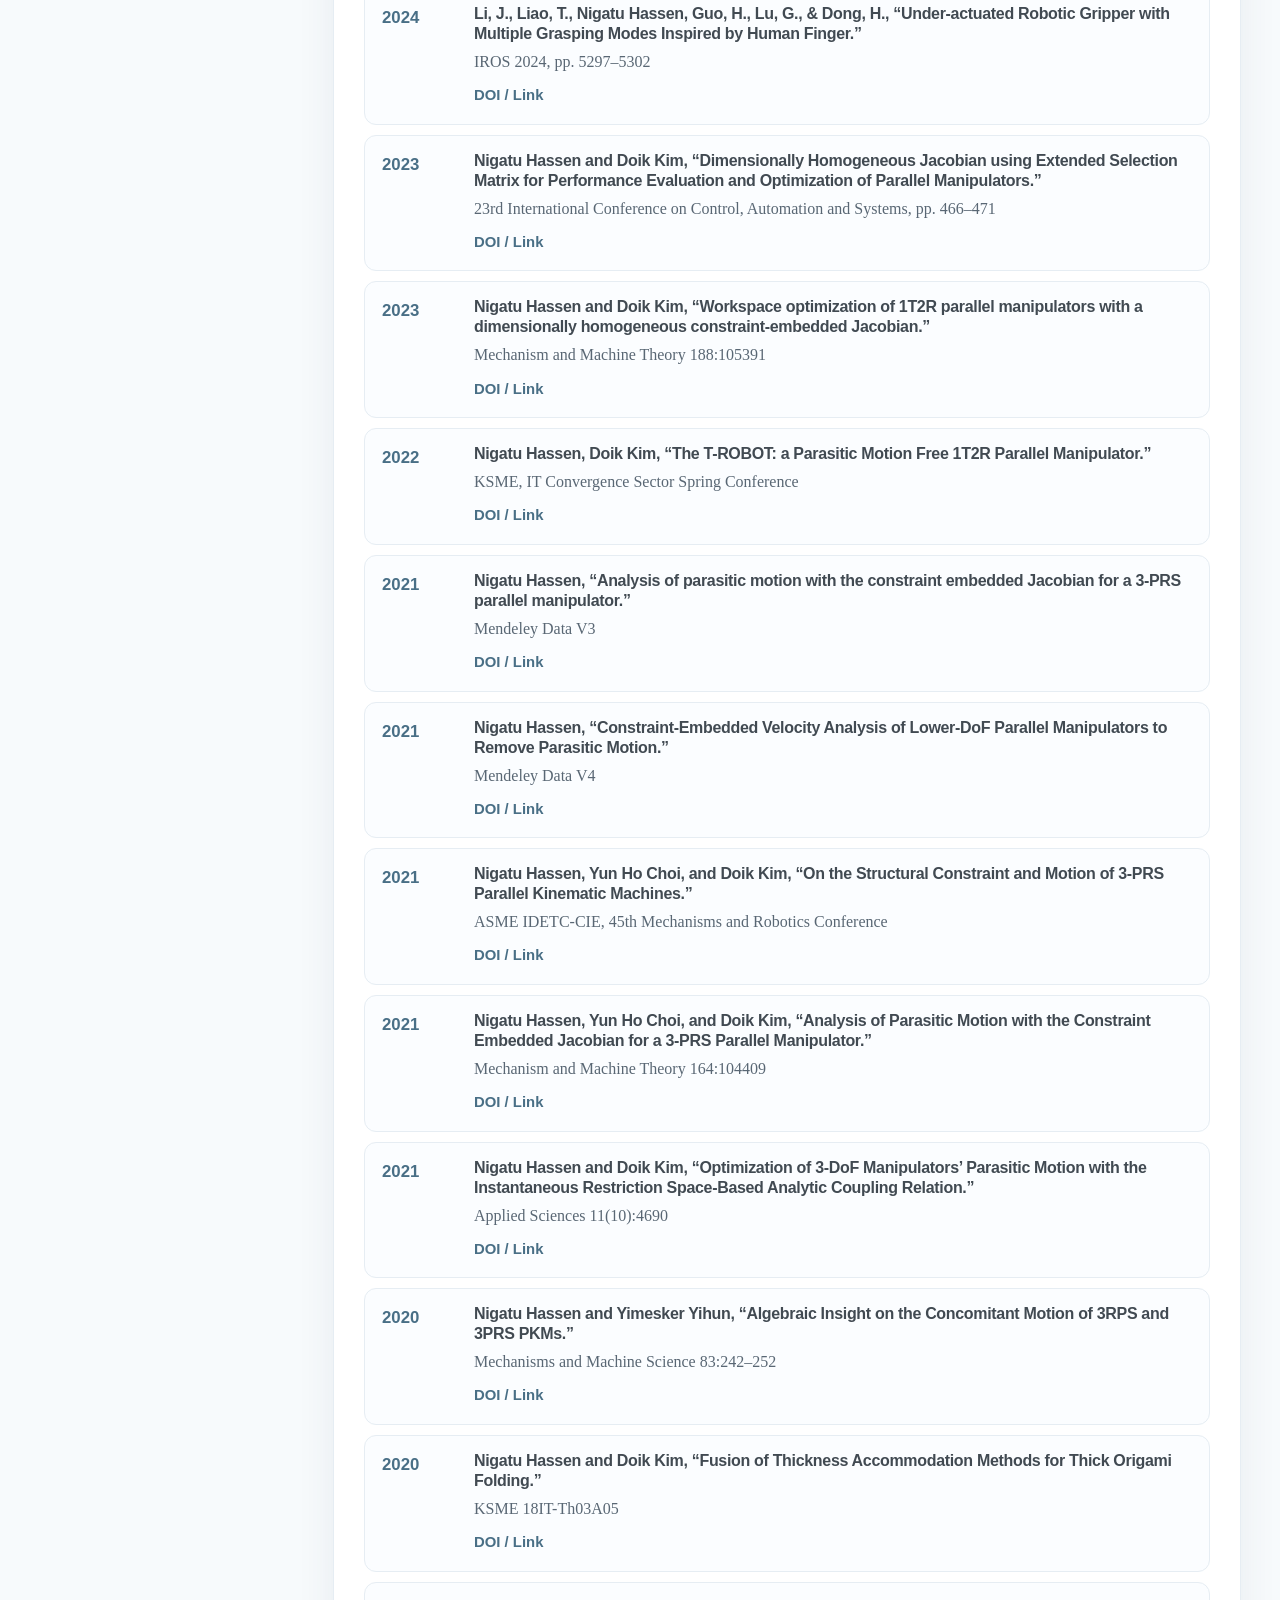
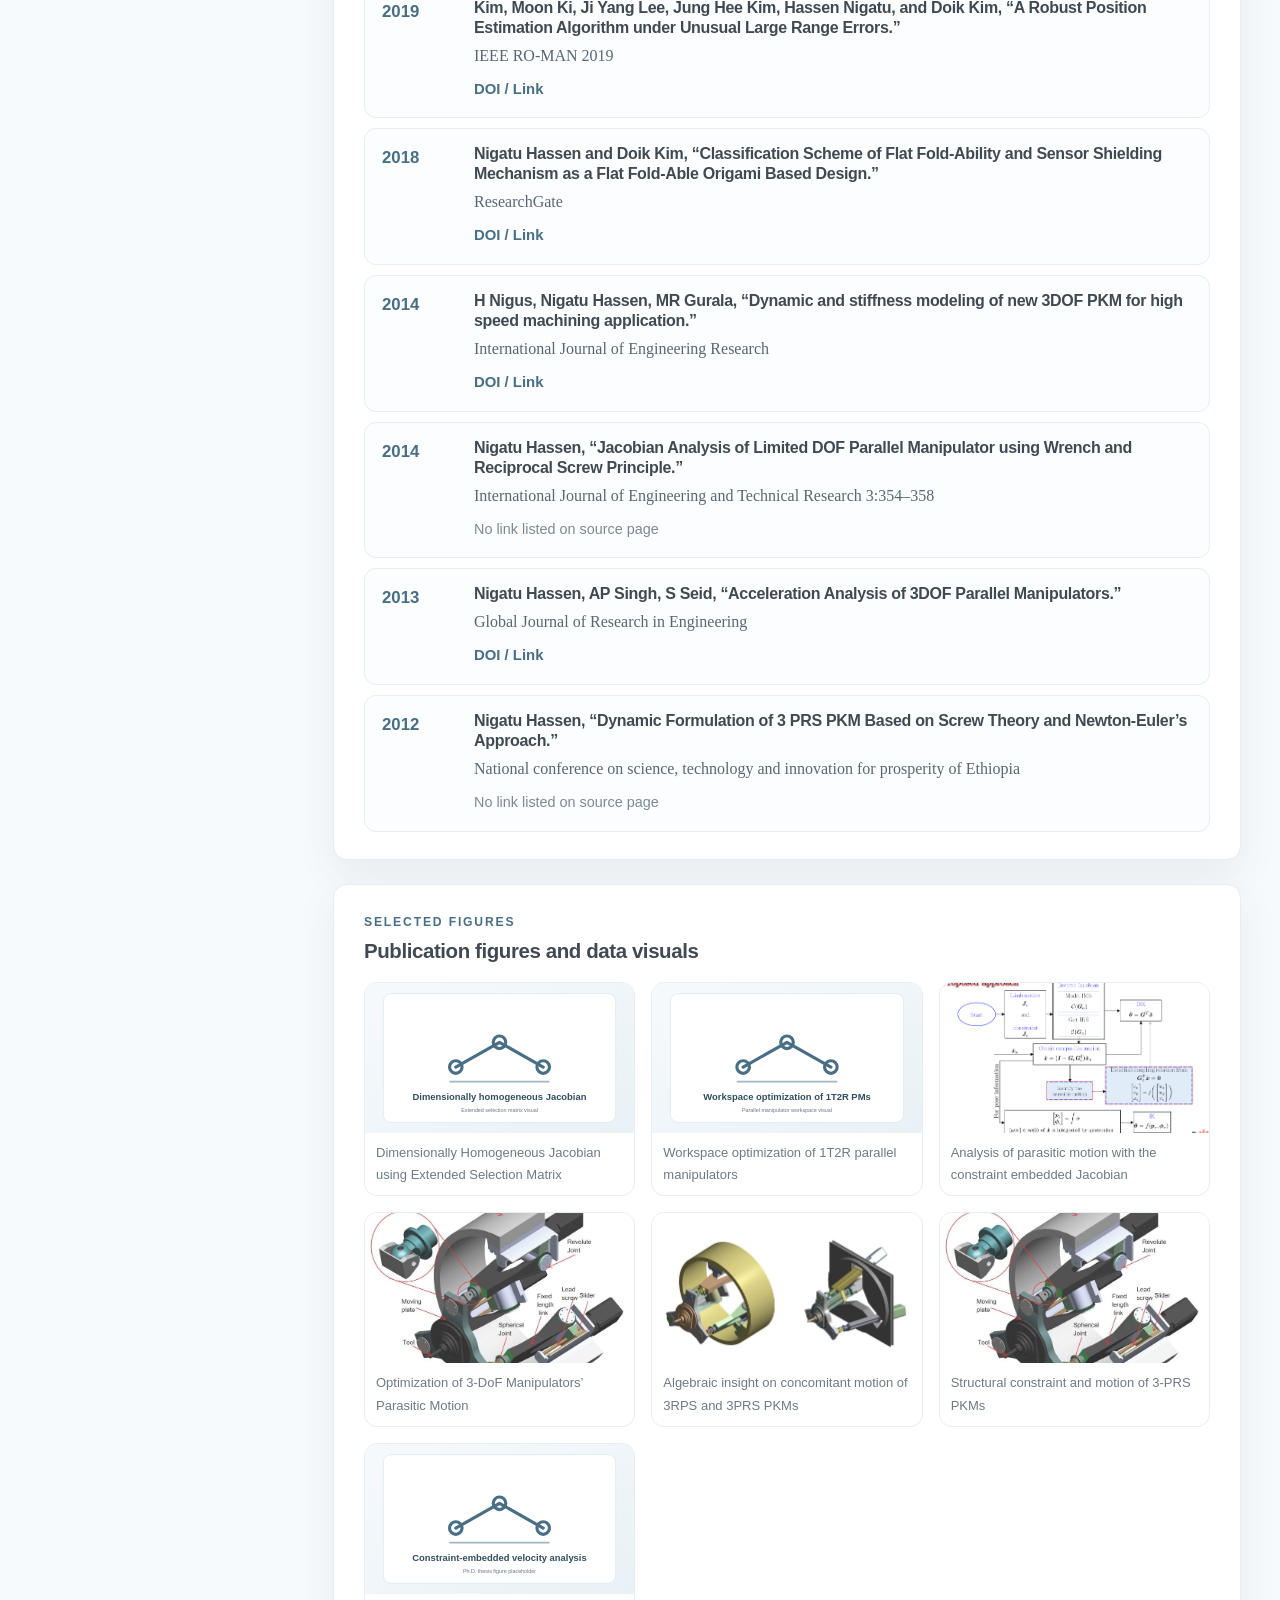
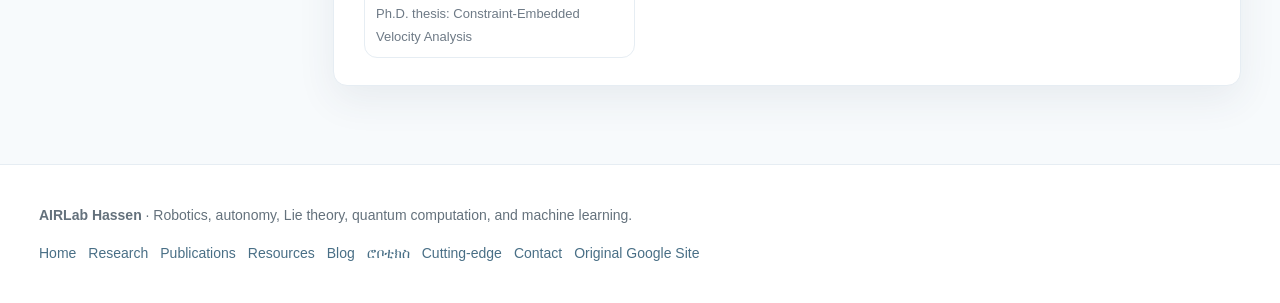
==== commit 094d9e73: "Update publications.html" ====
--- a/publications.html
+++ b/publications.html
@@ -43,7 +43,11 @@
 </div>
 </aside>
 <main class="content-area" id="main">
-<section class="page-hero"><p class="eyebrow">Publications</p><h1>Journal papers, conference papers, datasets, and scholarly links.</h1><p>A filterable publication list with the structure of the original public Google Site.</p></section>
+<section class="page-hero">
+    <p class="eyebrow">Publications</p>
+    <h1>Journal papers, conference papers, datasets, and scholarly links.</h1>
+    <p>Explore peer-reviewed publications, conference proceedings, datasets, and other scholarly contributions.</p>
+</section>
 <section class="section-block">
 <div class="toolbar"><label for="pub-filter">Filter publications</label><input class="filter-input" data-filter="#publication-list .publication-item" id="pub-filter" placeholder="Search title, venue, year…" type="search"/><a class="button secondary small" href="https://scholar.google.com/citations?hl=en&amp;user=d44IAP0AAAAJ" rel="noopener noreferrer" target="_blank">Google Scholar</a></div>
 <div class="publication-list" id="publication-list">
@@ -160,4 +164,4 @@
 <button aria-label="Back to top" class="back-to-top" data-back-to-top="" type="button">↑</button>
 <script defer="" src="/assets/js/site.js"></script>
 </body>
-</html>+</html>
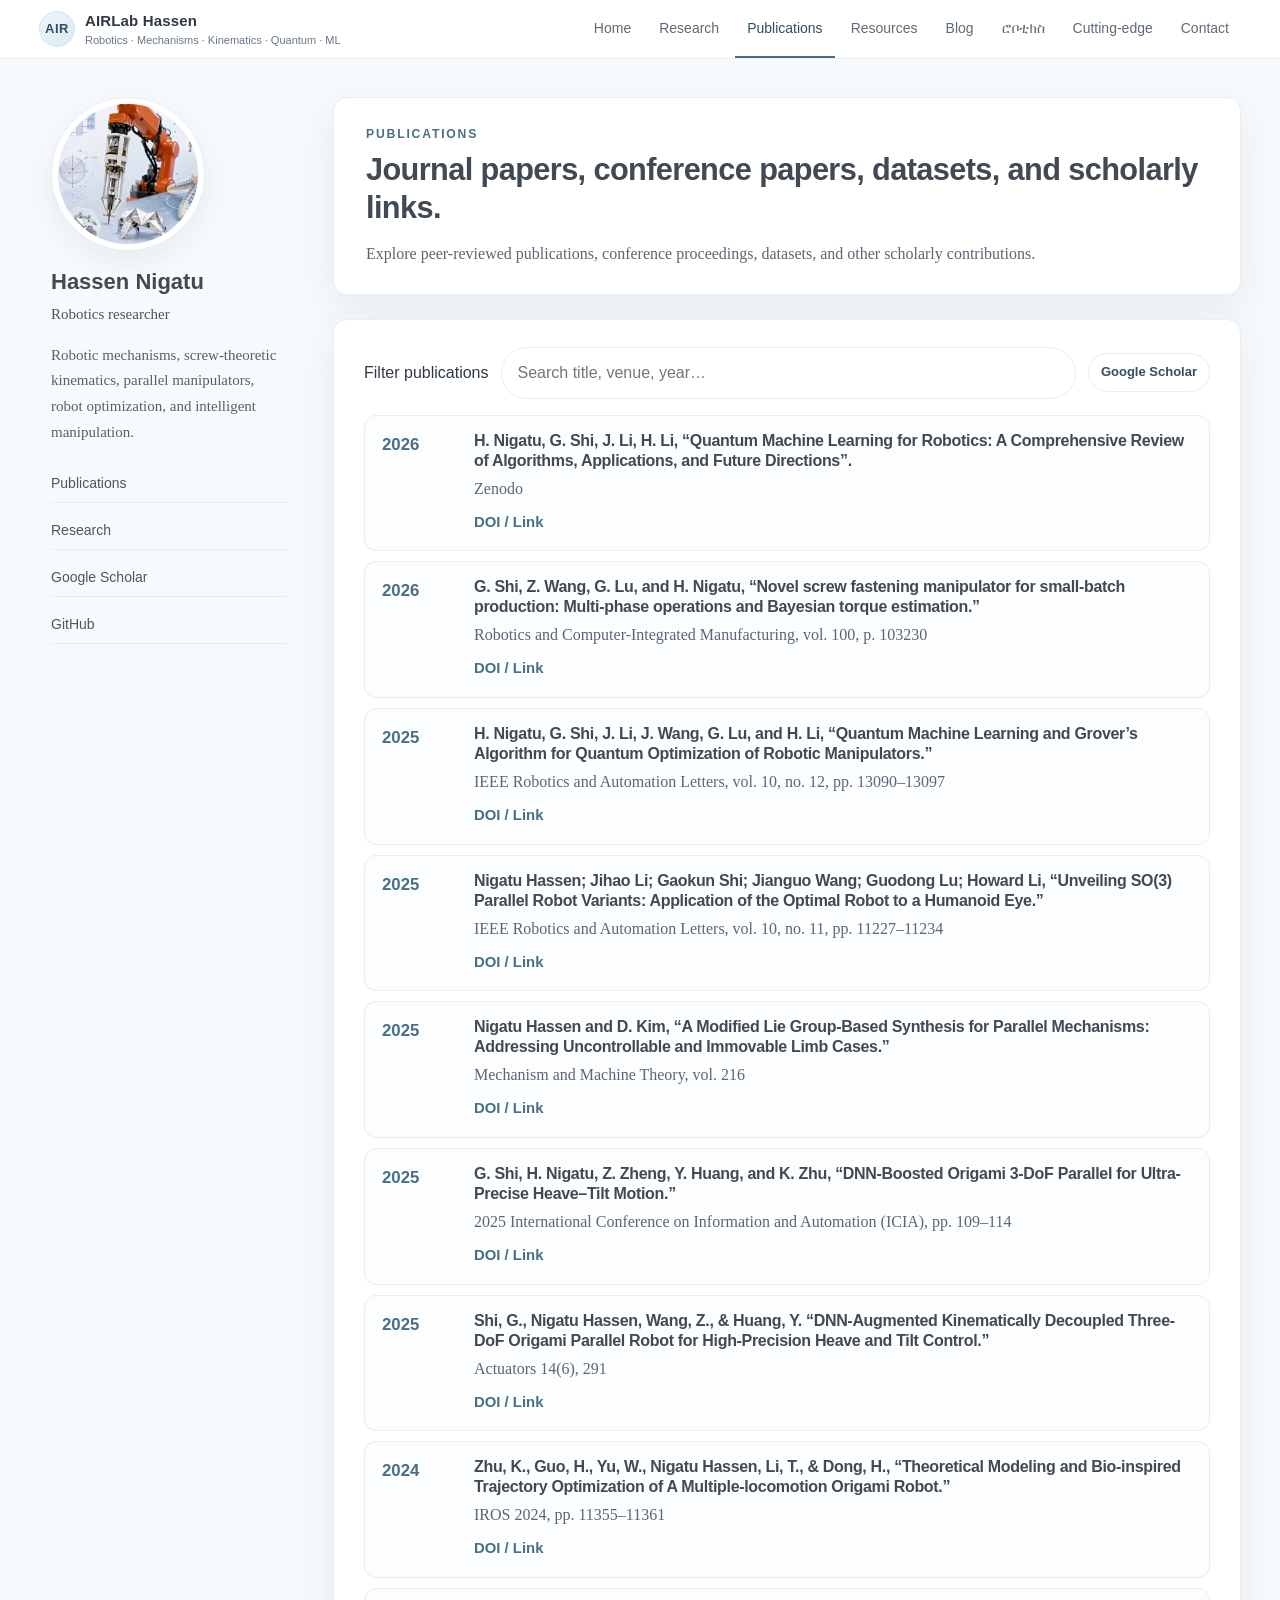
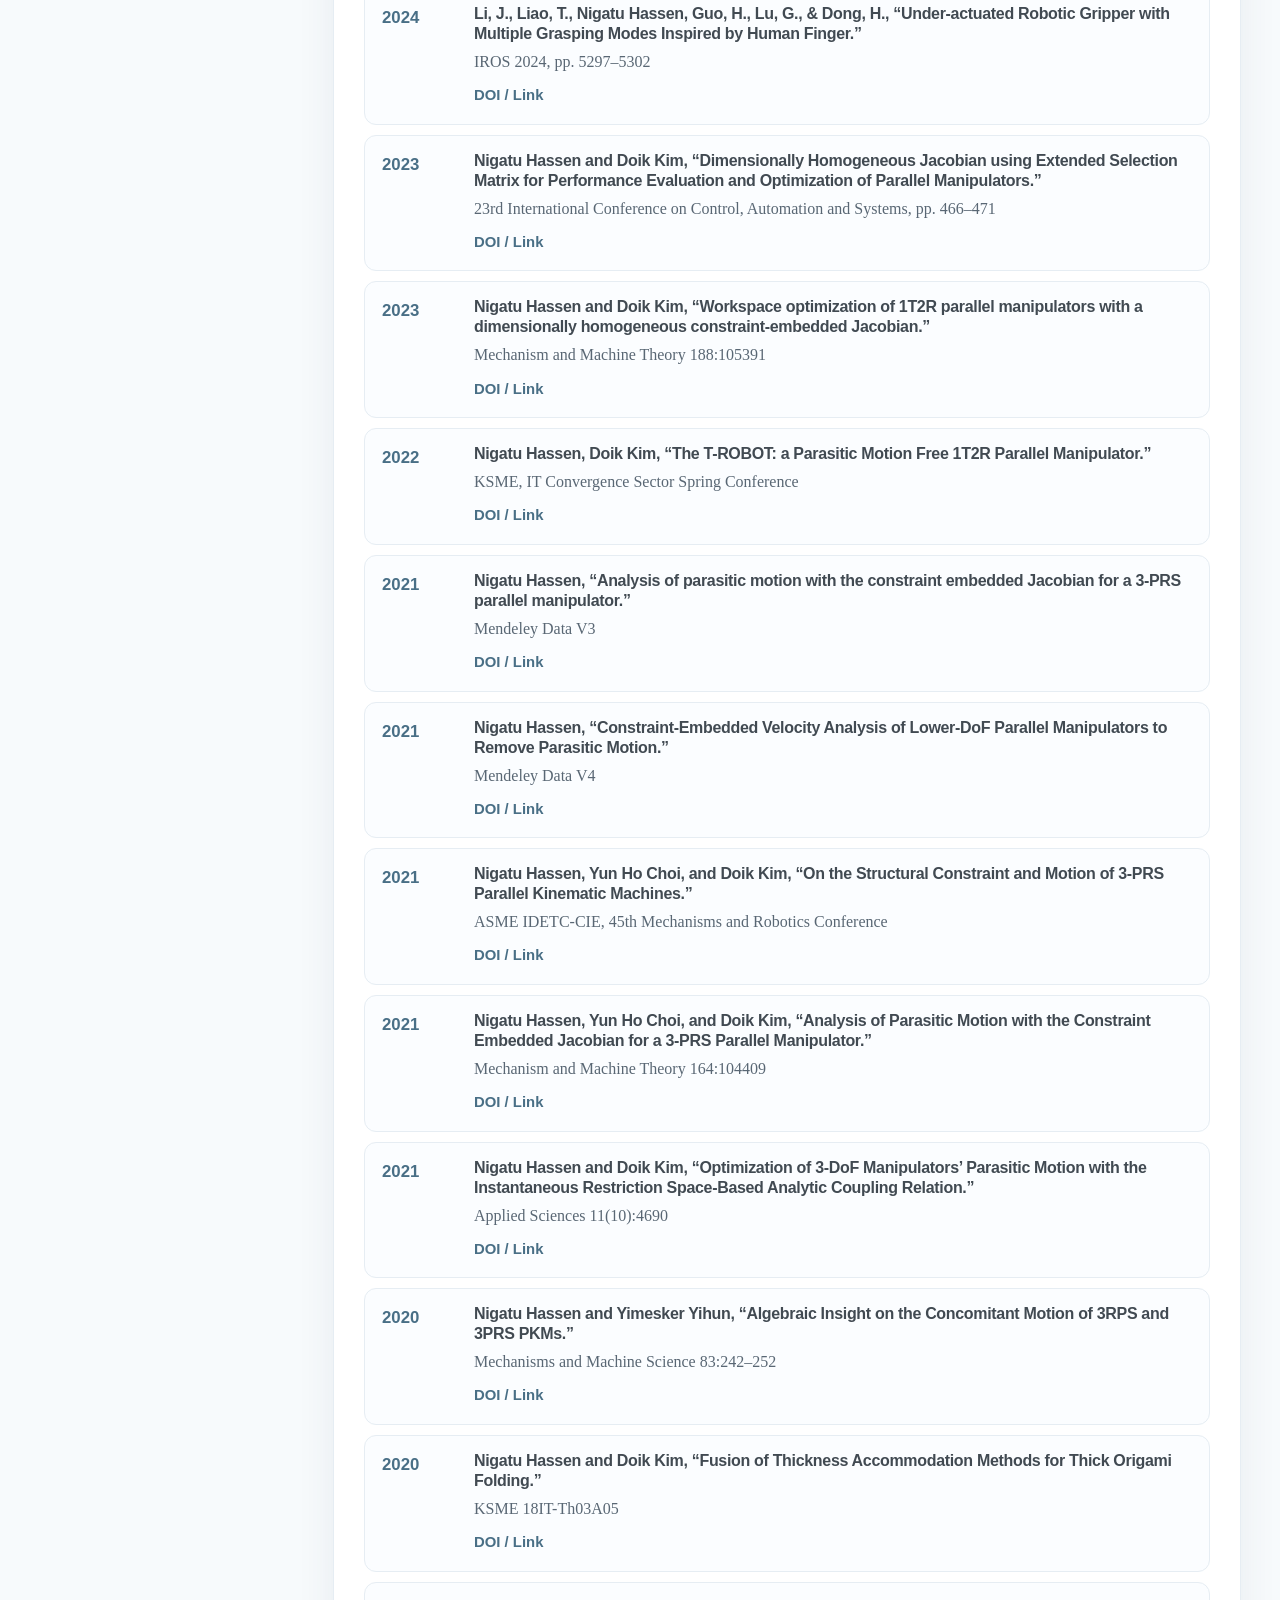
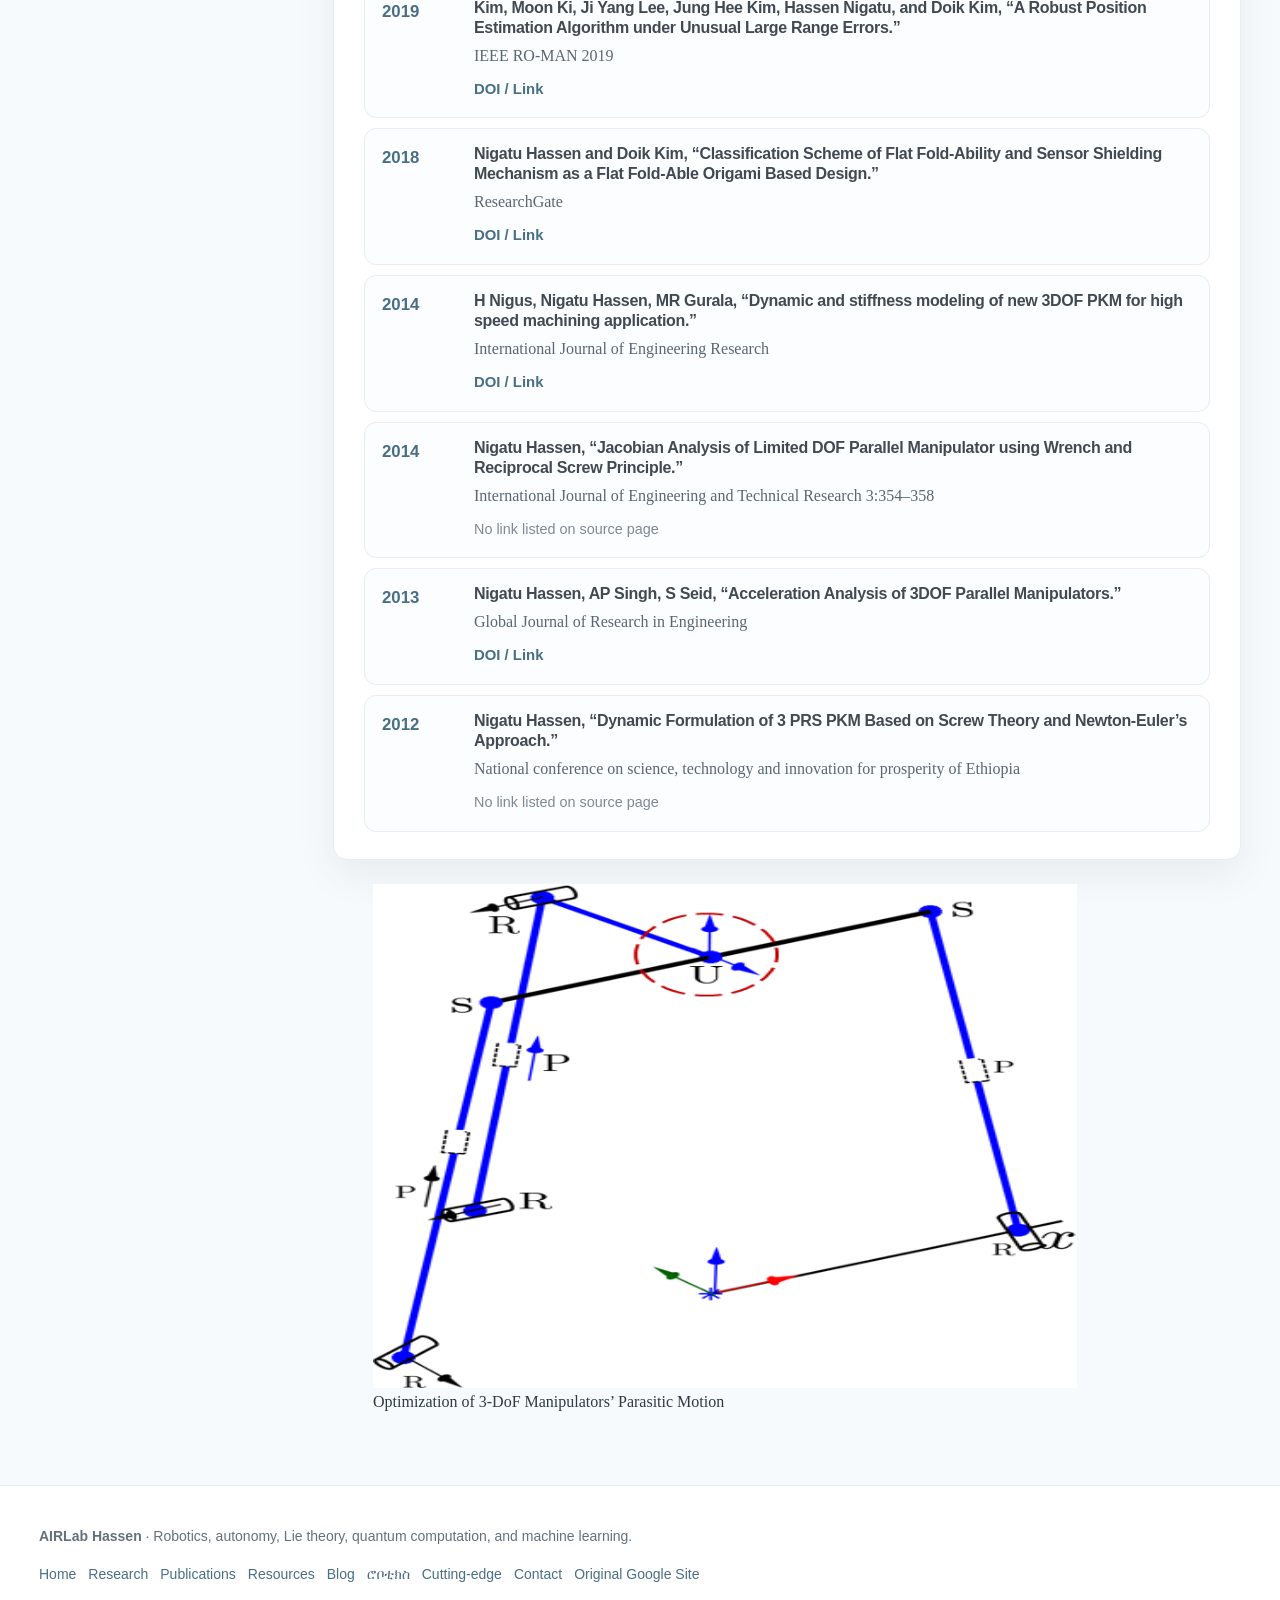
==== commit 03c8e7b7: "Update publications.html" ====
--- a/publications.html
+++ b/publications.html
@@ -152,7 +152,18 @@
 <div><h3>Nigatu Hassen, “Dynamic Formulation of 3 PRS PKM Based on Screw Theory and Newton-Euler’s Approach.”</h3><p>National conference on science, technology and innovation for prosperity of Ethiopia</p><span class="muted-link">No link listed on source page</span></div>
 </article></div>
 </section>
-<section class="section-block"><div class="section-heading"><p class="eyebrow">Selected figures</p><h2>Publication figures and data visuals</h2></div><div class="figure-row three"><figure><img alt="Dimensionally Homogeneous Jacobian using Extended Selection Matrix" data-asset-dir="/assets/img" decoding="async" height="720" loading="lazy" src="/assets/img/dimensionally-homogeneous-jacobian.svg" width="1200"/><figcaption>Dimensionally Homogeneous Jacobian using Extended Selection Matrix</figcaption></figure><figure><img alt="Workspace optimization of 1T2R parallel manipulators" data-asset-dir="/assets/img" decoding="async" height="720" loading="lazy" src="/assets/img/workspace-optimization-1t2r.svg" width="1200"/><figcaption>Workspace optimization of 1T2R parallel manipulators</figcaption></figure><figure><img alt="Analysis of parasitic motion with the constraint embedded Jacobian" data-asset-dir="/assets/img" decoding="async" height="720" loading="lazy" src="/assets/img/constraint-embedded-parasitic-motion-analysis-workflow.png" width="1194"/><figcaption>Analysis of parasitic motion with the constraint embedded Jacobian</figcaption></figure><figure><img alt="Optimization of 3-DoF Manipulators’ Parasitic Motion" data-asset-dir="/assets/img" decoding="async" height="504" loading="lazy" src="/assets/img/3prs-pkm-sprint-z3.png" width="704"/><figcaption>Optimization of 3-DoF Manipulators’ Parasitic Motion</figcaption></figure><figure><img alt="Algebraic insight on concomitant motion of 3RPS and 3PRS PKMs" data-asset-dir="/assets/img" decoding="async" height="616" loading="lazy" src="/assets/img/parallel-kinematic-machines-3prs-3rps.png" width="1082"/><figcaption>Algebraic insight on concomitant motion of 3RPS and 3PRS PKMs</figcaption></figure><figure><img alt="Structural constraint and motion of 3-PRS PKMs" data-asset-dir="/assets/img" decoding="async" height="504" loading="lazy" src="/assets/img/3prs-pkm-sprint-z3.png" width="704"/><figcaption>Structural constraint and motion of 3-PRS PKMs</figcaption></figure><figure><img alt="Ph.D. thesis: Constraint-Embedded Velocity Analysis" data-asset-dir="/assets/img" decoding="async" height="720" loading="lazy" src="/assets/img/phd-thesis-constraint-embedded-velocity-analysis.svg" width="1200"/><figcaption>Ph.D. thesis: Constraint-Embedded Velocity Analysis</figcaption></figure></div></section>
+<figure class="full-image">
+    <img
+        alt="Optimization of 3-DoF Manipulators’ Parasitic Motion"
+        data-asset-dir="/assets/img"
+        decoding="async"
+        loading="lazy"
+        src="/assets/img/Optimization-of-Parasitic Motion.png"
+        width="704"
+        height="504"
+    />
+    <figcaption>Optimization of 3-DoF Manipulators’ Parasitic Motion</figcaption>
+</figure>
 </main>
 </div>
 <footer class="site-footer">
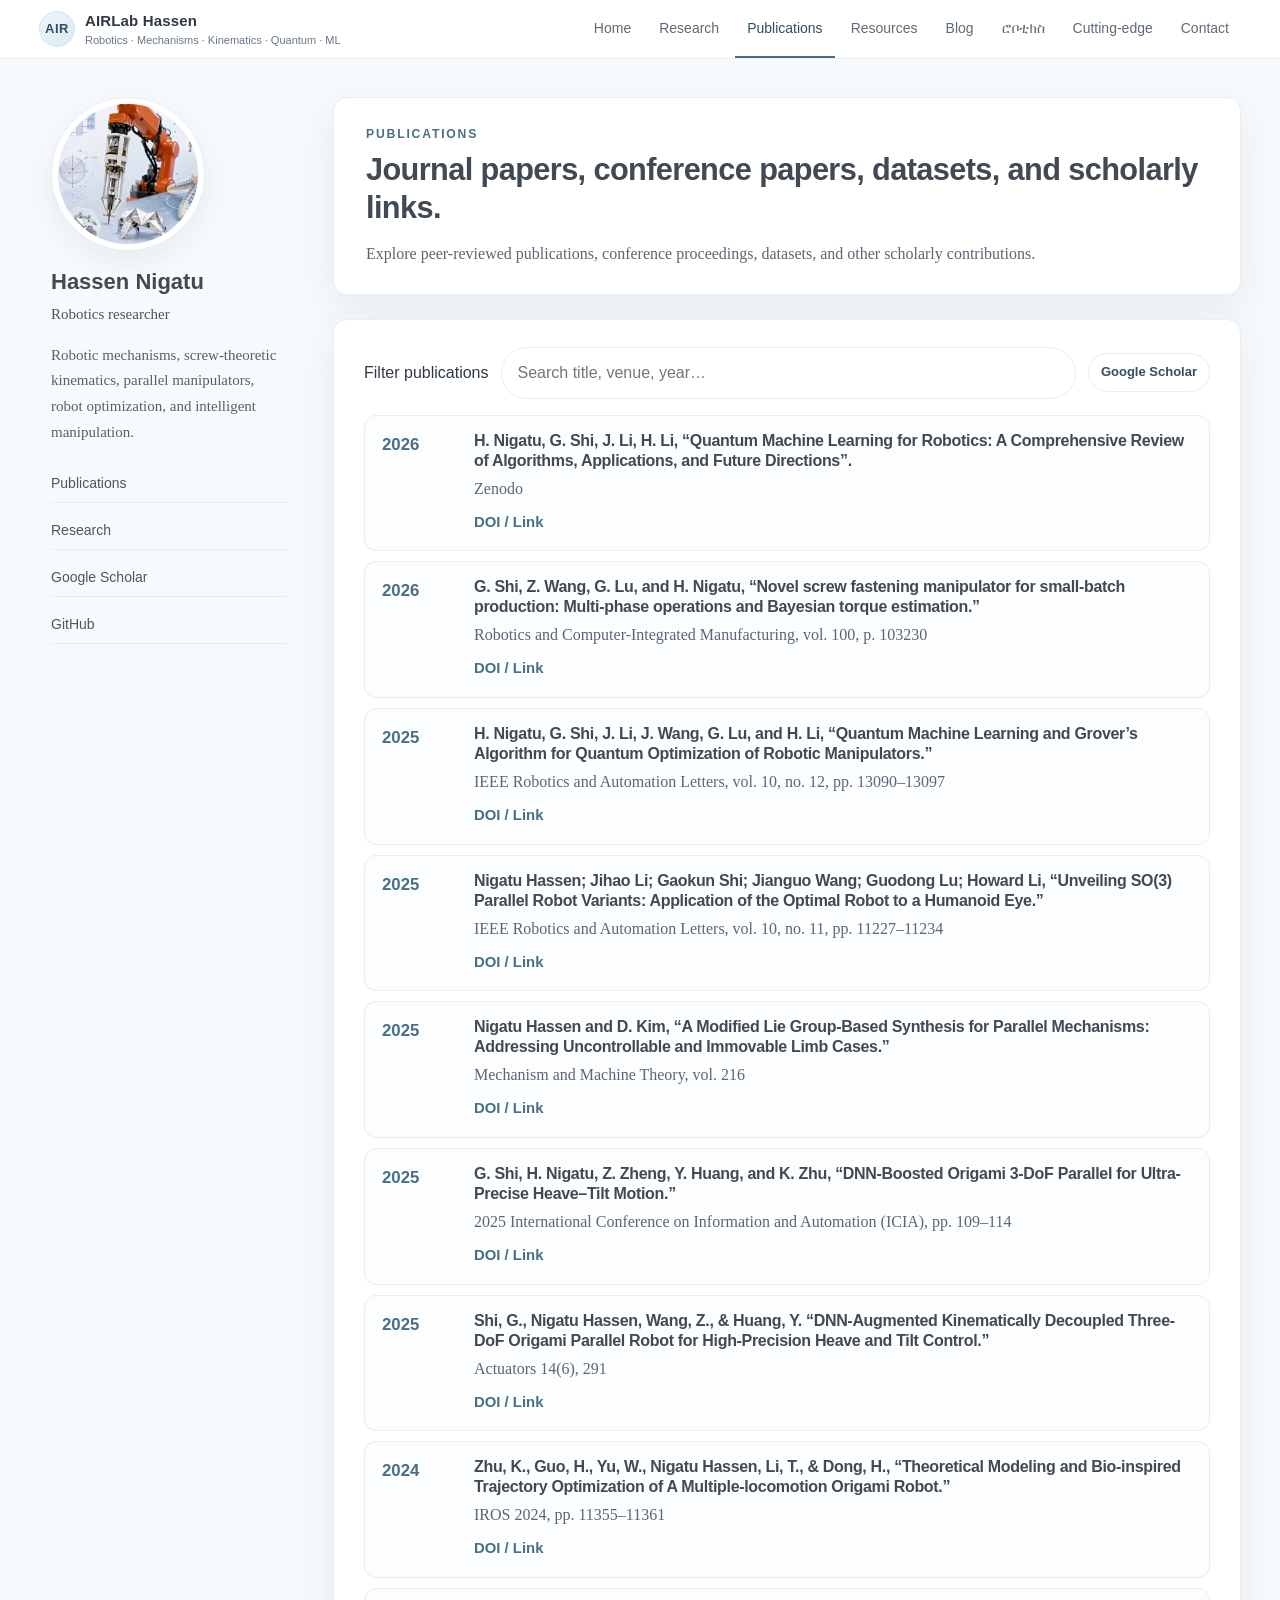
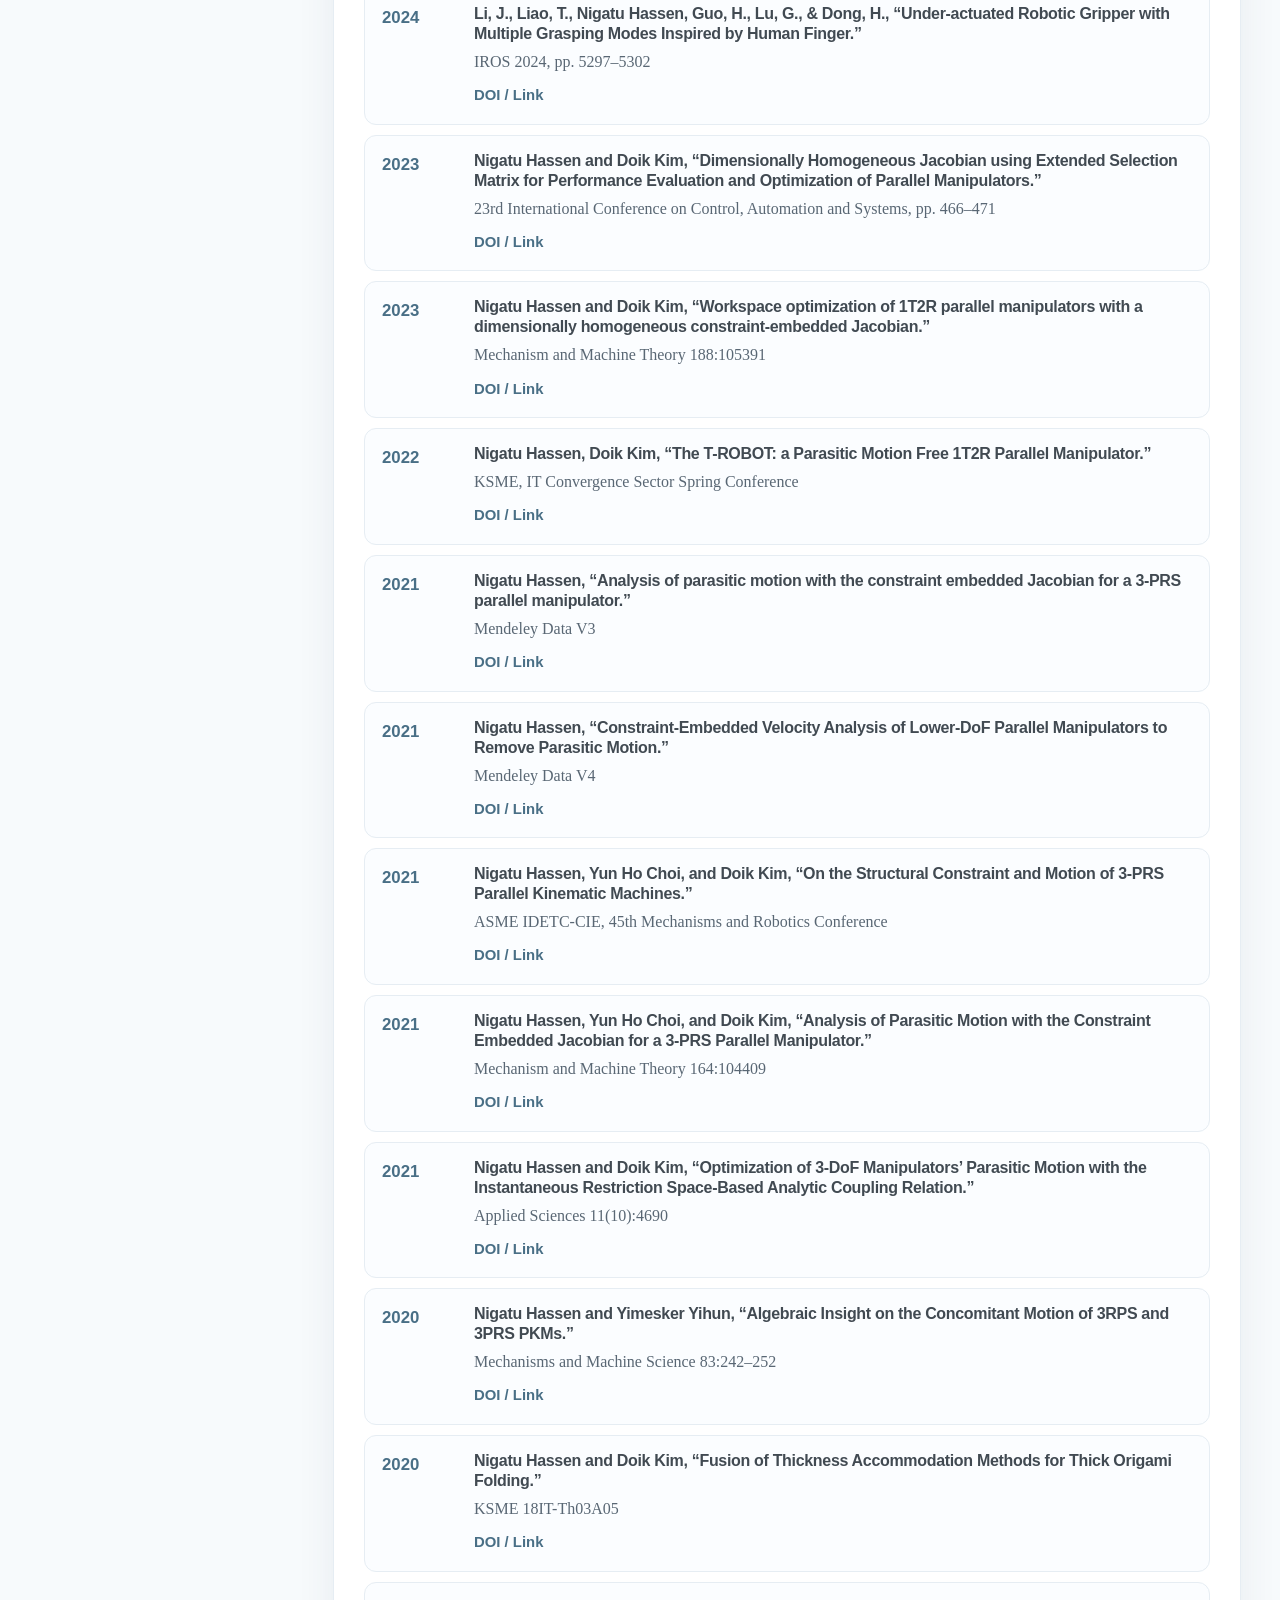
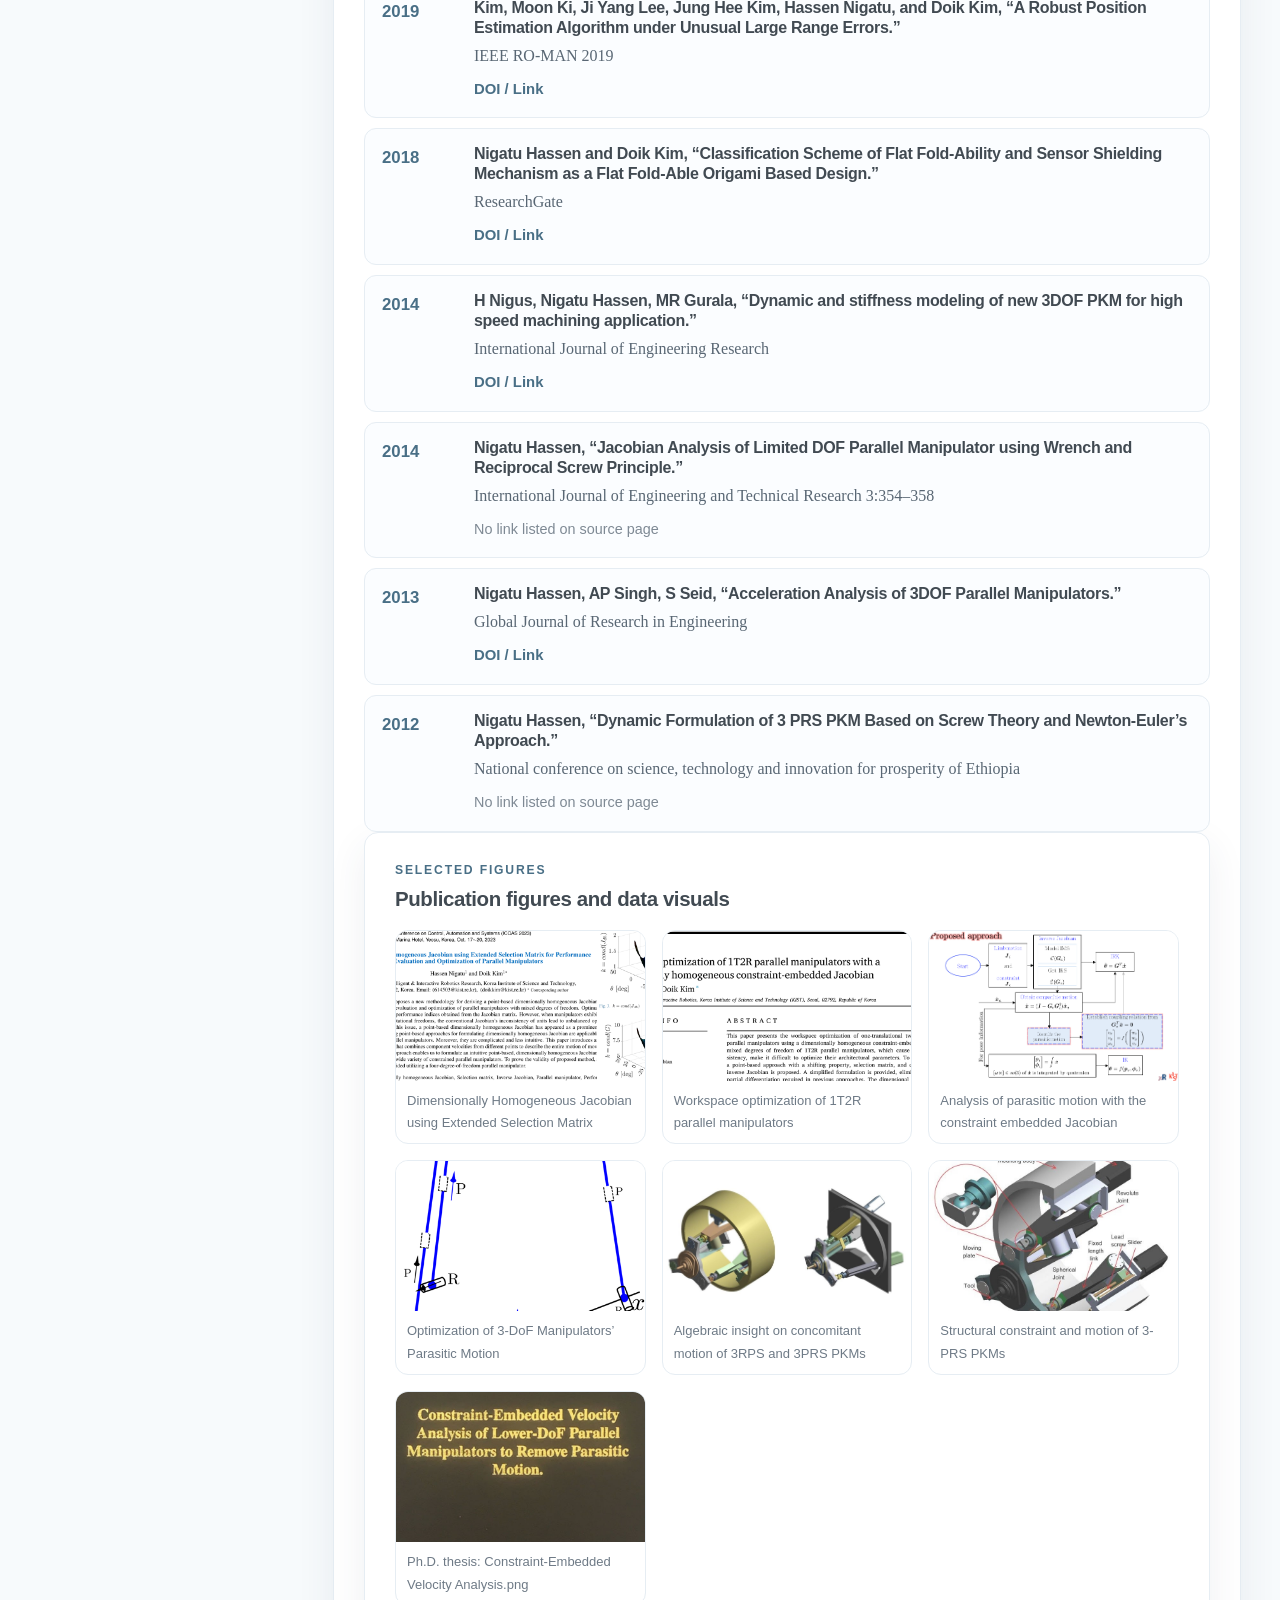
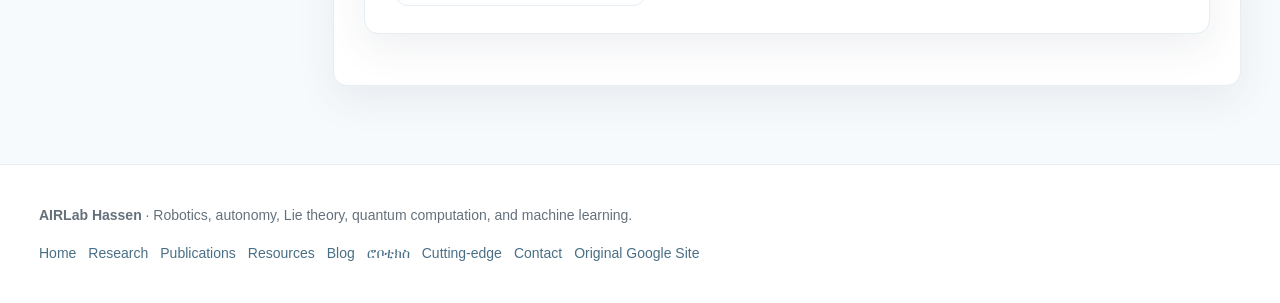
==== commit d78823c2: "Update publications.html" ====
--- a/publications.html
+++ b/publications.html
@@ -151,19 +151,7 @@
 <div class="pub-year">2012</div>
 <div><h3>Nigatu Hassen, “Dynamic Formulation of 3 PRS PKM Based on Screw Theory and Newton-Euler’s Approach.”</h3><p>National conference on science, technology and innovation for prosperity of Ethiopia</p><span class="muted-link">No link listed on source page</span></div>
 </article></div>
-</section>
-<figure class="full-image">
-    <img
-        alt="Optimization of 3-DoF Manipulators’ Parasitic Motion"
-        data-asset-dir="/assets/img"
-        decoding="async"
-        loading="lazy"
-        src="/assets/img/Optimization-of-Parasitic Motion.png"
-        width="704"
-        height="504"
-    />
-    <figcaption>Optimization of 3-DoF Manipulators’ Parasitic Motion</figcaption>
-</figure>
+<section class="section-block"><div class="section-heading"><p class="eyebrow">Selected figures</p><h2>Publication figures and data visuals</h2></div><div class="figure-row three"><figure><img alt="Dimensionally Homogeneous Jacobian using Extended Selection Matrix" data-asset-dir="/assets/img" decoding="async" height="720" loading="lazy" src="/assets/img/dimensionally-homogeneous-jacobian.png" width="1200"/><figcaption>Dimensionally Homogeneous Jacobian using Extended Selection Matrix</figcaption></figure><figure><img alt="Workspace optimization of 1T2R parallel manipulators" data-asset-dir="/assets/img" decoding="async" height="720" loading="lazy" src="/assets/img/workspace-optimization-1t2r.png" width="1200"/><figcaption>Workspace optimization of 1T2R parallel manipulators</figcaption></figure><figure><img alt="Analysis of parasitic motion with the constraint embedded Jacobian" data-asset-dir="/assets/img" decoding="async" height="720" loading="lazy" src="/assets/img/constraint-embedded-parasitic-motion-analysis-workflow.png" width="1194"/><figcaption>Analysis of parasitic motion with the constraint embedded Jacobian</figcaption></figure><figure><img alt="Optimization of 3-DoF Manipulators’ Parasitic Motion" data-asset-dir="/assets/img" decoding="async" height="504" loading="lazy" src="/assets/img/Optimization-of-Parasitic Motion.png" width="704"/><figcaption>Optimization of 3-DoF Manipulators’ Parasitic Motion</figcaption></figure><figure><img alt="Algebraic insight on concomitant motion of 3RPS and 3PRS PKMs" data-asset-dir="/assets/img" decoding="async" height="616" loading="lazy" src="/assets/img/parallel-kinematic-machines-3prs-3rps.png" width="1082"/><figcaption>Algebraic insight on concomitant motion of 3RPS and 3PRS PKMs</figcaption></figure><figure><img alt="Structural constraint and motion of 3-PRS PKMs" data-asset-dir="/assets/img" decoding="async" height="504" loading="lazy" src="/assets/img/3prs-pkm-sprint-z3.png" width="704"/><figcaption>Structural constraint and motion of 3-PRS PKMs</figcaption></figure><figure><img alt="Ph.D. thesis: Constraint-Embedded Velocity Analysis" data-asset-dir="/assets/img" decoding="async" height="720" loading="lazy" src="/assets/img/phd-thesis-constraint-embedded-velocity-analysis.jpg" width="1200"/><figcaption>Ph.D. thesis: Constraint-Embedded Velocity Analysis.png</figcaption></figure></div></section>
 </main>
 </div>
 <footer class="site-footer">
